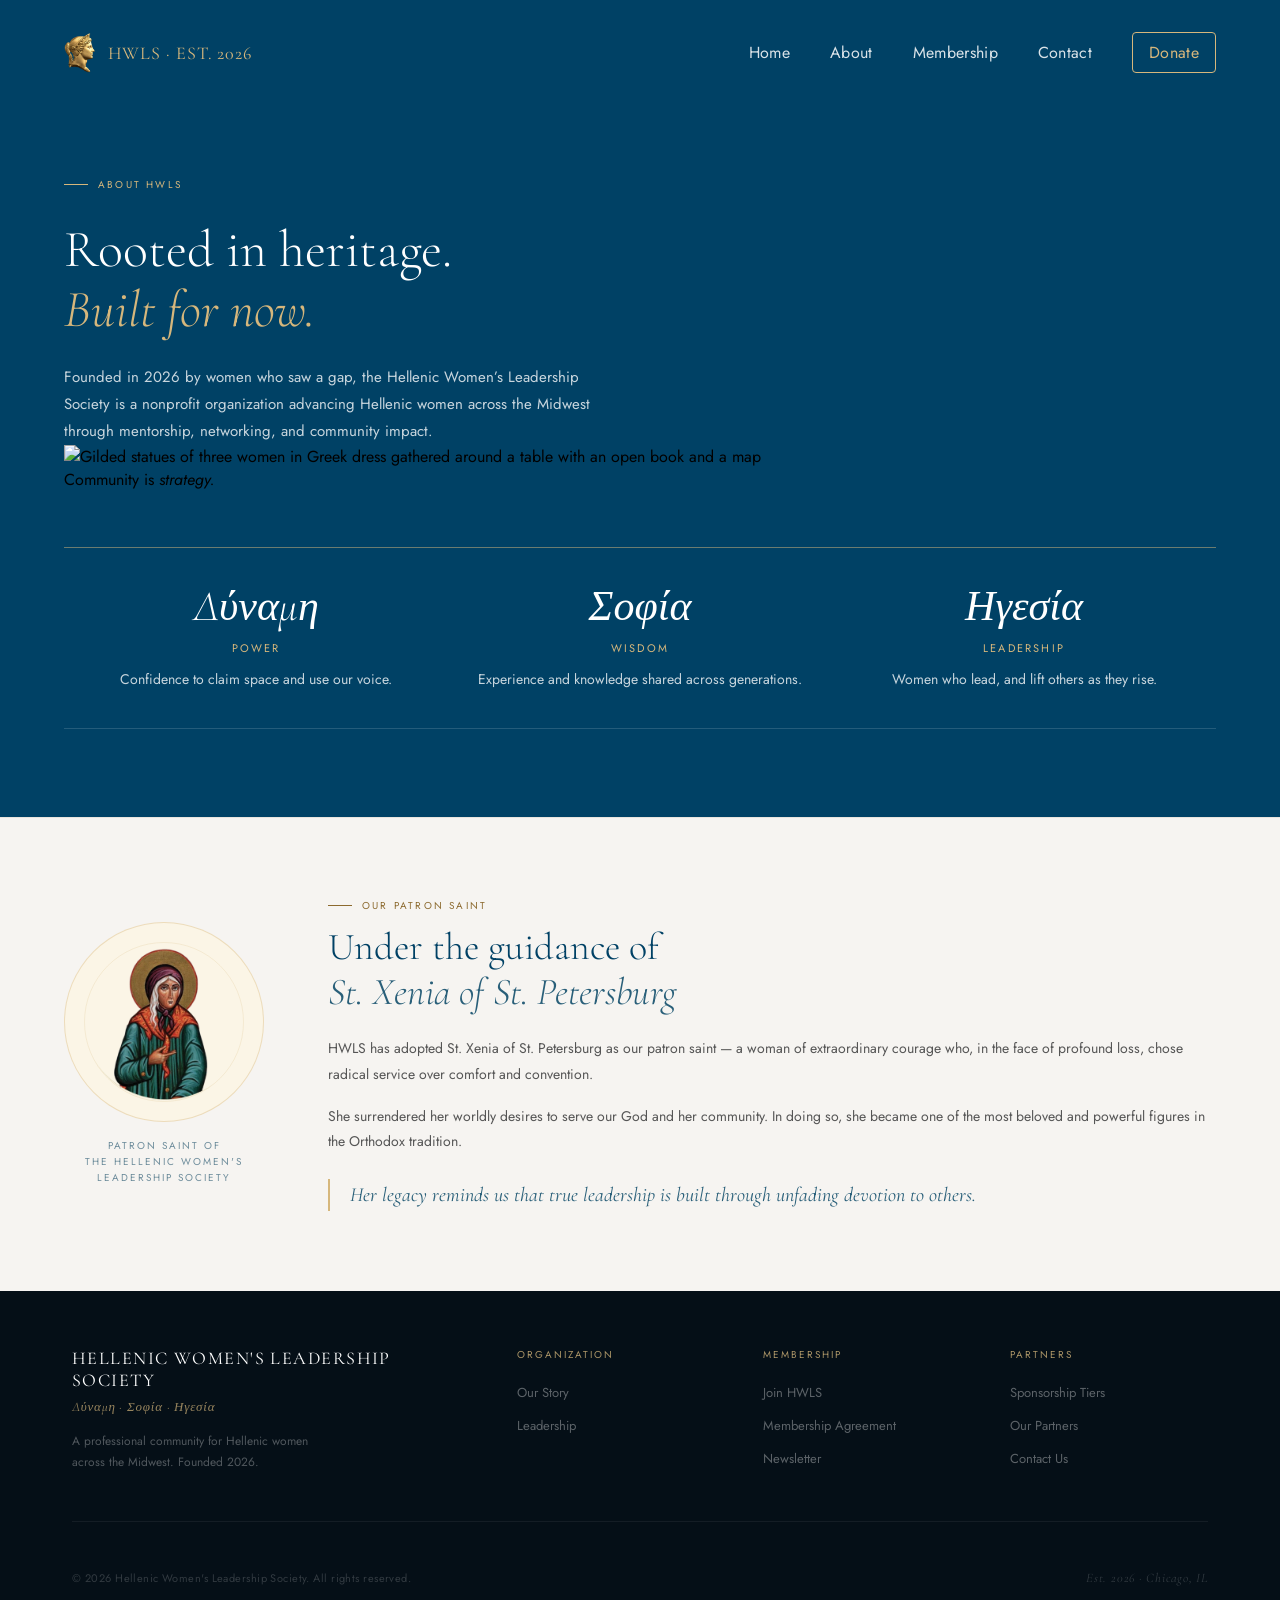
==== about.html @ b25c458d "Refactor about section with new structure and image" ====
<!DOCTYPE html>
<html lang="en">
<head>
  <meta charset="UTF-8">
  <meta name="viewport" content="width=device-width, initial-scale=1.0">
  <link rel="icon" type="image/png" href="assets/logo.png">
  <title>About — HWLS</title>
  <link href="https://fonts.googleapis.com/css2?family=Cormorant+Garamond:ital,wght@0,300;0,400;0,500;1,300;1,400;1,500&family=Jost:wght@300;400;500&display=swap" rel="stylesheet">
  <link rel="stylesheet" href="style.css">
  <style>
    .site-nav { position: relative; background: var(--navy); }
  </style>
</head>
<body>
  
  <!-- NAVIGATION -->
  <nav class="site-nav">
    <div class="nav-left">
      <img src="assets/logo.png" alt="HWLS Logo" class="nav-logo">
      <span class="nav-brand">HWLS · EST. 2026</span>
    </div>
    <div class="nav-right">
      <a href="index.html">Home</a>
      <div class="nav-item">
        <a href="about.html">About</a>
        <div class="nav-dropdown">
          <a href="about.html">About HWLS</a>
          <a href="board.html">Executive Board</a>
          <a href="partnerwithus.html">Partner With Us</a>
          <a href="sponsors.html">Our Sponsors</a>
        </div>
      </div>
      <a href="membership.html">Membership</a>
      <a href="contact.html">Contact</a>
      <a href="donate.html" class="donate-link">Donate</a>
    </div>
    <div class="hamburger">
      <span></span>
      <span></span>
      <span></span>
    </div>
    <div class="mobile-menu">
      <a href="index.html">Home</a>
      <a href="about.html">About</a>
      <a href="board.html">Executive Board</a>
      <a href="partnerwithus.html">Partner With Us</a>
      <a href="sponsors.html">Our Sponsors</a>
      <a href="membership.html">Membership</a>
      <a href="contact.html">Contact</a>
      <a href="donate.html">Donate</a>
    </div>
  </nav>


  <!-- ABOUT INTRO: synopsis + three pillars -->
  <section class="about-intro">
    <p class="section-label">About HWLS</p>

    <div class="about-intro-top">
      <div class="about-intro-main">
        <h1 class="about-intro-title">
          Rooted in heritage.<br>
          <em>Built for now.</em>
        </h1>
        <p class="about-intro-text">
          Founded in 2026 by women who saw a gap, the Hellenic Women’s Leadership Society is a nonprofit organization advancing Hellenic women across the Midwest through mentorship, networking, and community impact.
        </p>
      </div>

      <figure class="about-intro-figure">
        <img src="assets/3women.png" alt="Gilded statues of three women in Greek dress gathered around a table with an open book and a map" class="about-intro-img">
        <figcaption class="about-intro-caption">Community is <em>strategy.</em></figcaption>
      </figure>
    </div>

    <div class="pillars">
      <div class="pillar">
        <div class="pillar-gr">Δύναμη</div>
        <div class="pillar-en">Power</div>
        <p class="pillar-desc">Confidence to claim space and use our voice.</p>
      </div>
      <div class="pillar">
        <div class="pillar-gr">Σοφία</div>
        <div class="pillar-en">Wisdom</div>
        <p class="pillar-desc">Experience and knowledge shared across generations.</p>
      </div>
      <div class="pillar">
        <div class="pillar-gr">Ηγεσία</div>
        <div class="pillar-en">Leadership</div>
        <p class="pillar-desc">Women who lead, and lift others as they rise.</p>
      </div>
    </div>
  </section>

  <!-- PATRON SAINT -->
  <section class="patron-section">
    <div class="patron-grid">
      <div class="patron-image-wrap">
        <div class="patron-image-outer">
          <div class="patron-image-inner">
            <img src="assets/st-xenia.png" alt="St. Xenia of St. Petersburg">
          </div>
        </div>
        <p class="patron-caption">
          Patron Saint of<br>the Hellenic Women's<br>Leadership Society
        </p>
      </div>
      <div class="patron-content">
        <p class="section-label">Our Patron Saint</p>
        <h2 class="patron-title">
          Under the guidance of<br>
          <em>St. Xenia of St. Petersburg</em>
        </h2>
        <p class="patron-text">
          HWLS has adopted St. Xenia of St. Petersburg as our patron saint — a woman of extraordinary courage who, in the face of profound loss, chose radical service over comfort and convention.
        </p>
        <p class="patron-text">
          She surrendered her worldly desires to serve our God and her community. In doing so, she became one of the most beloved and powerful figures in the Orthodox tradition.
        </p>
        <p class="patron-quote">
          Her legacy reminds us that true leadership is built through unfading devotion to others.
        </p>
      </div>
    </div>
  </section>

 <script>
    const hamburger = document.querySelector('.hamburger');
    const mobileMenu = document.querySelector('.mobile-menu');
    hamburger.addEventListener('click', () => {
      mobileMenu.style.display =
        mobileMenu.style.display === 'block' ? 'none' : 'block';
    });

    const navItem = document.querySelector('.nav-item');
    const dropdown = document.querySelector('.nav-dropdown');
    let closeTimer;

    navItem.addEventListener('mouseenter', () => {
      clearTimeout(closeTimer);
      dropdown.style.display = 'block';
    });
    navItem.addEventListener('mouseleave', () => {
      closeTimer = setTimeout(() => { dropdown.style.display = 'none'; }, 200);
    });
    dropdown.addEventListener('mouseenter', () => {
      clearTimeout(closeTimer);
    });
    dropdown.addEventListener('mouseleave', () => {
      closeTimer = setTimeout(() => { dropdown.style.display = 'none'; }, 200);
    });
  </script>

  <!-- FOOTER -->
  <footer class="site-footer">
    <div class="footer-top">
      <div class="footer-brand">
        <div class="footer-name">Hellenic Women's Leadership Society</div>
        <div class="footer-tagline">Δύναμη · Σοφία · Ηγεσία</div>
        <p class="footer-desc">A professional community for Hellenic women across the Midwest. Founded 2026.</p>
      </div>
      <div class="footer-col">
        <h4>Organization</h4>
        <ul>
          <li><a href="about.html">Our Story</a></li>
          <li><a href="board.html">Leadership</a></li>
        </ul>
      </div>
      <div class="footer-col">
        <h4>Membership</h4>
        <ul>
          <li><a href="membership.html">Join HWLS</a></li>
          <li><a href="https://drive.google.com/file/d/1THDH10t5FaaHmnCAkk89l867xReld6sR/view?usp=sharing" target="_blank">Membership Agreement</a></li>
          <li><a href="#">Newsletter</a></li>
        </ul>
      </div>
      <div class="footer-col">
        <h4>Partners</h4>
        <ul>
          <li><a href="partnerwithus.html">Sponsorship Tiers</a></li>
          <li><a href="sponsors.html">Our Partners</a></li>
          <li><a href="contact.html">Contact Us</a></li>
        </ul>
      </div>
    </div>
    <div class="footer-bottom">
      <div class="footer-copy">© 2026 Hellenic Women's Leadership Society. All rights reserved.</div>
      <div class="footer-motto">Est. 2026 · Chicago, IL</div>
    </div>
  </footer>
  
</body>
</html>
---- style.css ----
/* ── ROOT & RESET ── */
* { margin: 0; padding: 0; box-sizing: border-box; }

:root {
  --navy: #004165;
  --steel: #295F79;
  --mid: #6D8C9B;
  --warm: #E8E4DE;
  --gold: #D6B77C;        /* champagne gold: use on dark backgrounds */
  --gold-deep: #8C6A2F;   /* bronze gold: use on light backgrounds */
  --offwhite: #F6F4F1;
  --text-muted: #555;
}

body {
  font-family: 'Jost', sans-serif;
  background: var(--navy);
}

/* ── NAVIGATION ── */
.site-nav {
  width: 100%;
  padding: 32px 64px;
  display: flex;
  justify-content: space-between;
  align-items: center;
  position: absolute;
  top: 0;
  left: 0;
  z-index: 100;
}

.nav-left {
  display: flex;
  align-items: center;
  gap: 12px;
}

.nav-logo {
  height: 40px;
  width: auto;
}

.nav-brand {
  font-family: 'Cormorant Garamond', serif;
  font-size: 18px;
  color: var(--gold);
  letter-spacing: 0.05em;
}

.nav-right {
  display: flex;
  align-items: center;
  gap: 40px;
}

.nav-right > a,
.nav-item > a {
  font-size: 16px;
  color: rgba(255,255,255,0.85);
  letter-spacing: 0.02em;
  text-decoration: none;
  transition: opacity 0.2s ease;
}

.nav-right > a:hover,
.nav-item > a:hover {
  opacity: 0.6;
}

.donate-link {
  padding: 8px 16px;
  border: 1px solid var(--gold);
  border-radius: 4px;
  color: var(--gold) !important;
}

.hamburger {
  display: none;
}

/* ── NAV DROPDOWN ── */
.nav-item {
  position: relative;
}

.nav-dropdown {
  display: none;
  position: absolute;
  top: 100%;
  left: 50%;
  transform: translateX(-50%);
  background: var(--steel);
  border: 1px solid rgba(214,183,124,0.2);
  border-radius: 2px;
  min-width: 200px;
  z-index: 200;
  padding: 16px 0 8px;
  margin-top: 0;
}

/* invisible bridge so mouse can travel from link to dropdown */
.nav-dropdown::before {
  content: '';
  position: absolute;
  top: -16px;
  left: 0;
  width: 100%;
  height: 16px;
}

.nav-item:hover .nav-dropdown {
  display: block;
}

.nav-dropdown a {
  display: block;
  padding: 12px 24px;
  font-size: 14px !important;
  color: rgba(255,255,255,0.75) !important;
  text-decoration: none;
  letter-spacing: 0.04em;
  white-space: nowrap;
  transition: color 0.2s, background 0.2s;
  opacity: 1 !important;
}

.nav-dropdown a:hover {
  color: var(--gold) !important;
  background: rgba(255,255,255,0.05);
}

/* ── HERO ── */
.hero {
  background: radial-gradient(ellipse 90% 80% at 50% 35%, #07507A 0%, var(--navy) 100%);  padding: 72px 48px 200px;
  display: flex;
  flex-direction: column;
  align-items: center;
  text-align: center;
  position: relative;
  overflow: hidden;
}

.hero-eyebrow {
  font-size: 10px;
  letter-spacing: 0.26em;
  text-transform: uppercase;
  color: var(--gold);
  margin-bottom: 24px;
}

.hero-divider {
  width: 48px;
  height: 1px;
  background: rgba(214,183,124,0.4);
  margin-bottom: 40px;
}

.hero-title {
  font-family: 'Cormorant Garamond', serif;
  font-size: clamp(52px, 8.5vw, 108px);
  font-weight: 500;
  letter-spacing: -0.01em;
  line-height: 1;
  color: #fff;
  margin: 0;
  max-width: 1000px;
  text-align: center;
}

.hero-title-italic {
  font-family: 'Cormorant Garamond', serif;
  font-size: clamp(52px, 8.5vw, 108px);
  font-weight: 500;
  font-style: italic;
  letter-spacing: -0.01em;
  line-height: 1;
  color: var(--gold); /* fallback if gradient text is unsupported */
  background: linear-gradient(135deg, #B8935A 0%, #EDD9A3 45%, #C9A46A 100%);
  -webkit-background-clip: text;
  background-clip: text;
  -webkit-text-fill-color: transparent;
  /* padding keeps italic overhang and descenders from being clipped by the gradient */
  padding: 0 0.1em 0.14em;
  margin: 0 0 24px;
  text-align: center;
}

.hero-subtitle {
  font-size: 14px;
  color: rgba(255,255,255,0.5);
  line-height: 1.8;
  margin: 0 0 48px;
  max-width: 420px;
  text-align: center;
}

.hero-motto {
  display: flex;
  gap: 32px;
  align-items: center;
}

.motto-word {
  text-align: center;
}

.motto-word .gr {
  font-family: 'Cormorant Garamond', serif;
  font-size: 17px;
  font-style: italic;
  color: rgba(255,255,255,0.65);
  display: block;
}

.motto-word .en {
  font-size: 9px;
  letter-spacing: 0.18em;
  text-transform: uppercase;
  color: rgba(255,255,255,0.28);
  margin-top: 4px;
  display: block;
}

.motto-sep {
  font-size: 18px;
  color: rgba(214,183,124,0.3);
}

/* ── HERO WAVE ── */
.hero-wave {
  position: absolute;
  bottom: 0;
  left: 0;
  width: 100%;
  line-height: 0;
}

.hero-wave svg {
  display: block;
  width: 100%;
  height: 160px;
}

/* ── FOUNDING BANNER ── */
.founding-banner {
  background: var(--steel);
  border-top: 1px solid rgba(214,183,124,0.3);
  border-bottom: 1px solid rgba(214,183,124,0.3);
  padding: 18px 64px;
  display: flex;
  align-items: center;
  justify-content: center;
  gap: 24px;
}

.founding-banner .label {
  font-size: 10px;
  letter-spacing: 0.22em;
  text-transform: uppercase;
  color: var(--gold);
  font-weight: 500;
  white-space: nowrap;
}

.founding-banner .text {
  font-family: 'Cormorant Garamond', serif;
  font-size: 15px;
  font-style: italic;
  color: var(--warm);
  text-align: center;
}

.founding-divider {
  width: 1px;
  height: 20px;
  background: rgba(214,183,124,0.35);
  flex-shrink: 0;
}

/* ── MISSION ── */
.mission {
  padding: 80px 72px;
  background: #fff;
}

.section-label {
  font-size: 10px;
  letter-spacing: 0.22em;
  text-transform: uppercase;
  color: var(--gold-deep);
  margin-bottom: 12px;
  display: flex;
  align-items: center;
  gap: 10px;
}

.section-label::before {
  content: '';
  display: inline-block;
  width: 24px;
  height: 1px;
  background: var(--gold-deep);
}

.section-label span {
  width: 24px;
  height: 1px;
  background: var(--gold-deep);
  display: inline-block;
}

.section-title {
  font-family: 'Cormorant Garamond', serif;
  font-size: 44px;
  font-weight: 300;
  line-height: 1.15;
  margin-bottom: 16px;
}

.section-title em {
  font-style: italic;
  color: var(--steel);
}

.section-intro {
  font-size: 15px;
  color: var(--text-muted);
  max-width: 560px;
  line-height: 1.8;
  margin-bottom: 48px;
}

.mission-grid {
  display: grid;
  grid-template-columns: repeat(4, 1fr);
  gap: 1px;
  background: var(--warm);
  border: 1px solid var(--warm);
}

/* mission grid breakpoints: must sit right after the main rule, in this order */
@media (max-width: 1000px) {
  .mission-grid { grid-template-columns: repeat(2, 1fr); }
}

@media (max-width: 600px) {
  .mission-grid { grid-template-columns: 1fr; }
}

.mission-card {
  background: #fff;
  padding: 35px 26px;
}

.mission-card .num {
  font-family: 'Cormorant Garamond', serif;
  font-size: 48px;
  font-weight: 300;
  color: var(--warm);
  line-height: 1;
  margin-bottom: 16px;
}

.mission-card h3 {
  font-family: 'Cormorant Garamond', serif;
  font-size: 22px;
  font-weight: 500;
  color: var(--navy);
  margin-bottom: 12px;
}

.mission-card p {
  font-size: 14px;
  color: var(--text-muted);
  line-height: 1.75;
}

/* ── ABOUT SECTION ── */
.about-section {
  background: var(--navy);
  padding: 140px 64px 80px;
}

.about-grid {
  display: grid;
  grid-template-columns: 1fr 1fr;
  gap: 80px;
  align-items: start;
}

.about-title {
  font-family: 'Cormorant Garamond', serif;
  font-size: 44px;
  font-weight: 300;
  line-height: 1.15;
  color: #fff;
  margin-bottom: 28px;
}

.about-title em {
  color: var(--gold);
}

.about-text {
  font-size: 14px;
  color: rgba(255,255,255,0.6);
  line-height: 1.85;
  margin-bottom: 18px;
}

.values-label {
  font-size: 10px;
  letter-spacing: 0.22em;
  text-transform: uppercase;
  color: rgba(255,255,255,0.3);
  margin-bottom: 20px;
}

.values-list {
  border-top: 1px solid rgba(255,255,255,0.08);
}

.value-item {
  display: flex;
  gap: 20px;
  padding: 18px 0;
  border-bottom: 1px solid rgba(255,255,255,0.08);
}

.value-title {
  font-family: 'Cormorant Garamond', serif;
  font-size: 20px;
  font-style: italic;
  color: var(--gold);
  min-width: 110px;
}

.value-desc {
  font-size: 13px;
  color: rgba(255,255,255,0.45);
  line-height: 1.6;
}

/* ── PATRON SECTION ── */
.patron-section {
  background: #F6F4F1;
  padding: 80px 64px;
  border-top: 1px solid #E8E4DE;
}

.patron-grid {
  display: grid;
  grid-template-columns: 200px 1fr;
  gap: 64px;
  align-items: center;
}

.patron-image-outer {
  width: 200px;
  height: 200px;
  border-radius: 50%;
  border: 1px solid rgba(214,183,124,0.4);
  display: flex;
  align-items: center;
  justify-content: center;
  background: #FBF5E6;
  overflow: hidden;
}

.patron-image-inner {
  width: 160px;
  height: 160px;
  border-radius: 50%;
  border: 1px solid rgba(214,183,124,0.2);
  overflow: hidden;
  display: flex;
  align-items: center;
  justify-content: center;
}

.patron-image-inner img {
  width: 250%;
  height: 250%;
  object-fit: cover;
  object-position: center 10%;
  margin-top: 20px;
}

.patron-caption {
  font-size: 10px;
  letter-spacing: 0.2em;
  text-transform: uppercase;
  color: var(--mid);
  text-align: center;
  line-height: 1.6;
  margin-top: 16px;
}

.patron-title {
  font-family: 'Cormorant Garamond', serif;
  font-size: 38px;
  font-weight: 300;
  line-height: 1.2;
  color: var(--navy);
  margin-bottom: 20px;
}

.patron-title em {
  color: var(--steel);
}

.patron-text {
  font-size: 14px;
  color: #555;
  line-height: 1.85;
  margin-bottom: 16px;
}

.patron-quote {
  font-family: 'Cormorant Garamond', serif;
  font-size: 20px;
  font-style: italic;
  color: var(--steel);
  line-height: 1.6;
  margin-top: 24px;
  padding-left: 20px;
  border-left: 2px solid var(--gold);
}

/* ── BOARD PAGE ── */
.board-section {
  background: var(--navy);
  padding: 140px 64px 80px;
}

.board-header {
  display: flex;
  justify-content: space-between;
  align-items: flex-end;
  gap: 40px;
  padding-bottom: 40px;
  border-bottom: 1px solid rgba(255,255,255,0.08);
  margin-bottom: 48px;
}

.board-header-sub {
  font-size: 14px;
  color: rgba(255,255,255,0.45);
  max-width: 320px;
  line-height: 1.8;
  text-align: right;
  flex-shrink: 0;
}

.board-grid {
  display: grid;
  gap: 1px;
  background: rgba(255,255,255,0.06);
  border: 1px solid rgba(255,255,255,0.06);
}

.board-grid-2 {
  grid-template-columns: 1fr 1fr;
  margin-bottom: 1px;
}

.board-grid-3 {
  grid-template-columns: 1fr 1fr 1fr;
}

.board-card {
  background: var(--navy);
  padding: 32px 28px;
  border-bottom: 1px solid rgba(255,255,255,0.06);
}

.board-card-featured {
  padding: 52px 40px;
}

.board-card-name {
  font-family: 'Cormorant Garamond', serif;
  font-size: 22px;
  font-weight: 400;
  color: #fff;
  margin-bottom: 6px;
  text-decoration: none;
  display: inline-block;
  transition: color 0.2s;
}

.board-card-name:hover {
  color: var(--gold);
}

.board-card-name .linkedin-icon {
  font-size: 11px;
  color: rgba(255,255,255,0.25);
  margin-left: 8px;
  vertical-align: middle;
  transition: color 0.2s;
}

.board-card-name:hover .linkedin-icon {
  color: var(--gold);
}

.board-card-title {
  font-size: 10px;
  letter-spacing: 0.16em;
  text-transform: uppercase;
  color: var(--gold);
  line-height: 1.5;
}

/* ── DESKTOP RESET ── */
@media (min-width: 769px) {
  .nav-right { display: flex; }
  .hamburger { display: none !important; }
  .nav-brand { display: inline; }
  .site-nav { position: absolute; background: transparent; padding: 32px 64px; }
  .nav-logo { height: 40px; }
  .mobile-menu { display: none !important; }
}

/* ── MOBILE ── */
@media (max-width: 768px) {
  .site-nav {
    position: relative;
    padding: 20px 28px;
    background: var(--navy);
  }
  .nav-brand { display: inline; font-size: 14px; }
  .nav-right { display: none; }
  .nav-logo { height: 26px; }
  .hamburger {
    display: flex;
    flex-direction: column;
    gap: 4px;
    cursor: pointer;
  }
  .hamburger span {
    width: 24px;
    height: 2px;
    background: white;
    display: block;
  }
  .mobile-menu {
    display: none;
    position: absolute;
    top: 100%;
    right: 0;
    width: 100%;
    background: var(--steel);
    backdrop-filter: blur(12px);
    padding: 20px;
    text-align: right;
  }
  .mobile-menu a {
    color: white;
    text-decoration: none;
    font-size: 16px;
    padding: 12px 0;
    display: block;
  }
  .nav-dropdown { display: none !important; }
  .hero { padding: 56px 32px 120px; }
  .hero-eyebrow { display: none; }
  .hero-wave svg { height: 80px; }
  .hero-title, .hero-title-italic { font-size: 48px; }
  .hero-subtitle { font-size: 13px; }
  .motto-word .gr { font-size: 16px; }
  .motto-word .en { font-size: 10px; }
  .founding-banner { flex-direction: column; padding: 24px; gap: 12px; text-align: center; }
  .founding-divider { width: 40px; height: 1px; }

  .mission { padding: 64px 24px; }
  .section-title { font-size: 32px; }
  .about-section { padding: 56px 24px; }
  .about-grid { grid-template-columns: 1fr; gap: 48px; }
  .about-title { font-size: 32px; line-height: 1.2; }
  .about-text { font-size: 14px; line-height: 1.75; }
  .values-list { border-top: 1px solid rgba(255,255,255,0.12); }
  .value-item { flex-direction: column; gap: 8px; padding: 16px 0; }
  .value-title { min-width: auto; font-size: 18px; text-align: left; }
  .value-desc { font-size: 13px; line-height: 1.6; }
  .patron-section { padding: 56px 24px; }
  .patron-grid { grid-template-columns: 1fr; gap: 40px; text-align: center; }
  .patron-image-outer { width: 160px; height: 160px; margin: 0 auto; }
  .patron-image-inner { width: 130px; height: 130px; }
  .patron-caption { font-size: 9px; letter-spacing: 0.18em; }
  .patron-title { font-size: 28px; line-height: 1.25; }
  .patron-text { font-size: 14px; line-height: 1.7; text-align: left; }
  .patron-quote { font-size: 18px; margin-top: 20px; padding-left: 16px; text-align: left; }
  .board-section { padding: 80px 24px 60px; }
  .board-header { flex-direction: column; align-items: flex-start; }
  .board-header-sub { text-align: left; }
  .board-grid { grid-template-columns: 1fr; }
}

/* ── SPONSORS PAGE ── */
.sponsors-header {
  padding: 60px 64px 48px;
  background: var(--navy);
}

.sponsors-title {
  font-family: 'Cormorant Garamond', serif;
  font-size: 48px;
  font-weight: 300;
  line-height: 1.15;
  color: #fff;
  margin-bottom: 16px;
}

.sponsors-title em {
  font-style: italic;
  color: var(--gold);
}

.sponsors-intro {
  font-size: 15px;
  color: rgba(255,255,255,0.5);
  max-width: 560px;
  line-height: 1.8;
}

.sponsor-tiers {
  display: grid;
  grid-template-columns: 1fr 1fr 1fr;
  gap: 1px;
  background: var(--warm);
  border: 1px solid var(--warm);
}

.tier-card {
  background: #fff;
  padding: 40px 28px;
}

.tier-card.top {
  background: var(--navy);
}

.tier-name {
  font-family: 'Cormorant Garamond', serif;
  font-size: 28px;
  font-weight: 400;
  font-style: italic;
  color: var(--navy);
  margin-bottom: 4px;
}

.tier-card.top .tier-name { color: var(--gold); }

.tier-goddess {
  font-size: 11px;
  color: var(--mid);
  letter-spacing: 0.08em;
  margin-bottom: 20px;
  line-height: 1.5;
}

.tier-card.top .tier-goddess { color: rgba(255,255,255,0.45); }

.tier-price {
  font-family: 'Cormorant Garamond', serif;
  font-size: 38px;
  font-weight: 300;
  color: var(--navy);
  line-height: 1;
  margin-bottom: 4px;
}

.tier-card.top .tier-price { color: #fff; }

.tier-period {
  font-size: 11px;
  color: var(--mid);
  letter-spacing: 0.1em;
  text-transform: uppercase;
  margin-bottom: 28px;
}

.tier-card.top .tier-period { color: rgba(255,255,255,0.35); }

.tier-divider {
  height: 1px;
  background: var(--warm);
  margin-bottom: 24px;
}

.tier-card.top .tier-divider { background: rgba(255,255,255,0.1); }

.tier-benefits {
  list-style: none;
  display: flex;
  flex-direction: column;
  gap: 10px;
  margin-bottom: 32px;
}

.tier-benefits li {
  font-size: 13px;
  color: var(--text-muted);
  display: flex;
  gap: 10px;
  align-items: baseline;
  line-height: 1.5;
}

.tier-card.top .tier-benefits li { color: rgba(255,255,255,0.6); }

.tier-benefits li::before {
  content: '—';
  color: var(--gold-deep);
  flex-shrink: 0;
  font-size: 12px;
}

.tier-card.top .tier-benefits li::before { color: var(--gold); }

.tier-btn {
  width: 100%;
  padding: 12px;
  background: transparent;
  border: 1px solid var(--warm);
  font-family: 'Jost', sans-serif;
  font-size: 11px;
  letter-spacing: 0.12em;
  text-transform: uppercase;
  color: var(--navy);
  cursor: pointer;
  border-radius: 2px;
  transition: background 0.2s, color 0.2s, border-color 0.2s;
}

.tier-btn:hover {
  background: var(--navy);
  color: #fff;
  border-color: var(--navy);
}

.tier-card.top .tier-btn {
  background: var(--gold);
  border-color: var(--gold);
  color: var(--navy);
  font-weight: 500;
}

.tier-card.top .tier-btn:hover { opacity: 0.88; }

/* Friend of HWLS banner */
.friend-banner {
  display: grid;
  grid-template-columns: 1fr auto;
  align-items: center;
  gap: 48px;
  padding: 48px 40px;
  background: var(--offwhite);
  border: 1px solid var(--warm);
  border-top: none;
}

.friend-title {
  font-family: 'Cormorant Garamond', serif;
  font-size: 32px;
  font-weight: 300;
  color: var(--navy);
  margin-bottom: 12px;
}

.friend-desc {
  font-size: 14px;
  color: var(--text-muted);
  line-height: 1.8;
  max-width: 480px;
}

.friend-banner-right {
  display: flex;
  flex-direction: column;
  align-items: center;
  gap: 16px;
  flex-shrink: 0;
}

.friend-amount {
  font-family: 'Cormorant Garamond', serif;
  font-size: 48px;
  font-weight: 300;
  color: var(--navy);
}

.friend-btn {
  width: auto;
  padding: 12px 32px;
  border-color: var(--navy);
}

@media (max-width: 768px) {
  .sponsors-header { padding: 40px 24px 32px; }
  .sponsors-title { font-size: 32px; }
  .sponsor-tiers { grid-template-columns: 1fr; }
  .friend-banner { grid-template-columns: 1fr; gap: 24px; padding: 32px 24px; }
  .friend-banner-right { align-items: flex-start; }
}

/* ── PARTNER WITH US PAGE ── */
.pwu-section {
  background: #fff;
  padding: 64px 64px 80px;
}

.pwu-header {
  margin-bottom: 48px;
}

.pwu-title {
  font-family: 'Cormorant Garamond', serif;
  font-size: 52px;
  font-weight: 300;
  line-height: 1.1;
  color: var(--navy);
  margin-bottom: 16px;
}

.pwu-title em {
  font-style: italic;
  color: var(--steel);
}

.pwu-intro {
  font-size: 15px;
  color: var(--text-muted);
  max-width: 560px;
  line-height: 1.8;
}

.pwu-tiers {
  display: grid;
  grid-template-columns: 1fr 1fr 1fr;
  gap: 24px;
  margin-bottom: 24px;
}

.pwu-card {
  background: #fff;
  border: 1px solid var(--warm);
  padding: 40px 32px;
  display: flex;
  flex-direction: column;
}

.pwu-card-top {
  background: var(--navy);
  border-color: var(--navy);
}

.pwu-card-name {
  font-family: 'Cormorant Garamond', serif;
  font-size: 32px;
  font-weight: 400;
  font-style: italic;
  color: var(--navy);
  margin-bottom: 6px;
}

.pwu-card-top .pwu-card-name { color: var(--gold); }

.pwu-card-goddess {
  font-size: 11px;
  color: var(--mid);
  letter-spacing: 0.06em;
  margin-bottom: 24px;
  line-height: 1.5;
}

.pwu-card-top .pwu-card-goddess { color: rgba(255,255,255,0.45); }

.pwu-card-price {
  font-family: 'Cormorant Garamond', serif;
  font-size: 48px;
  font-weight: 300;
  color: var(--navy);
  line-height: 1;
  margin-bottom: 4px;
}

.pwu-card-top .pwu-card-price { color: #fff; }

.pwu-card-period {
  font-size: 11px;
  color: var(--mid);
  letter-spacing: 0.1em;
  text-transform: uppercase;
  margin-bottom: 28px;
}

.pwu-card-top .pwu-card-period { color: rgba(255,255,255,0.35); }

.pwu-card-divider {
  height: 1px;
  background: var(--warm);
  margin-bottom: 24px;
}

.pwu-card-top .pwu-card-divider { background: rgba(255,255,255,0.12); }

.pwu-benefits {
  list-style: none;
  display: flex;
  flex-direction: column;
  gap: 12px;
  margin-bottom: 32px;
  flex: 1;
}

.pwu-benefits li {
  font-size: 13px;
  color: var(--text-muted);
  display: flex;
  gap: 10px;
  align-items: baseline;
  line-height: 1.5;
}

.pwu-card-top .pwu-benefits li { color: rgba(255,255,255,0.65); }

.pwu-benefits li::before {
  content: '—';
  color: var(--gold-deep);
  flex-shrink: 0;
  font-size: 12px;
}

.pwu-card-top .pwu-benefits li::before { color: var(--gold); }

.pwu-btn {
  width: 100%;
  padding: 13px;
  background: transparent;
  border: 1px solid var(--warm);
  font-family: 'Jost', sans-serif;
  font-size: 11px;
  letter-spacing: 0.14em;
  text-transform: uppercase;
  color: var(--navy);
  cursor: pointer;
  border-radius: 2px;
  transition: background 0.2s, color 0.2s, border-color 0.2s;
}

.pwu-btn:hover {
  background: var(--navy);
  color: #fff;
  border-color: var(--navy);
}

.pwu-btn-top {
  background: var(--gold);
  border-color: var(--gold);
  color: var(--navy);
  font-weight: 500;
}

.pwu-btn-top:hover {
  background: var(--navy) !important;
  border-color: var(--navy) !important;
  color: #fff !important;
}

/* Friend of HWLS */
.pwu-friend {
  display: grid;
  grid-template-columns: 1fr auto;
  align-items: center;
  gap: 48px;
  padding: 48px 40px;
  background: #F6F4F1;
  border: 1px solid var(--warm);
}

.pwu-friend-title {
  font-family: 'Cormorant Garamond', serif;
  font-size: 32px;
  font-weight: 300;
  color: var(--navy);
  margin-bottom: 12px;
}

.pwu-friend-desc {
  font-size: 14px;
  color: var(--text-muted);
  line-height: 1.8;
  max-width: 480px;
}

.pwu-friend-right {
  display: flex;
  flex-direction: column;
  align-items: center;
  gap: 16px;
  flex-shrink: 0;
}

.pwu-friend-amount {
  font-family: 'Cormorant Garamond', serif;
  font-size: 52px;
  font-weight: 300;
  color: var(--navy);
}

.pwu-friend-btn {
  width: auto;
  padding: 13px 32px;
  border-color: var(--navy);
  color: var(--navy);
}

@media (max-width: 768px) {
  .pwu-section { padding: 40px 24px 60px; }
  .pwu-title { font-size: 34px; }
  .pwu-tiers { grid-template-columns: 1fr; }
  .pwu-friend { grid-template-columns: 1fr; gap: 24px; padding: 32px 24px; }
  .pwu-friend-right { align-items: flex-start; }
}

/* ── SPONSORS PAGE ── */
.sp-hero {
  background: var(--navy);
  padding: 64px 72px 72px;
  text-align: center;
}

.sp-hero-label {
  font-size: 10px;
  letter-spacing: 0.22em;
  text-transform: uppercase;
  color: var(--gold);
  margin-bottom: 20px;
  display: flex;
  align-items: center;
  justify-content: center;
  gap: 16px;
}

.sp-hero-label::before,
.sp-hero-label::after {
  content: '';
  display: inline-block;
  width: 40px;
  height: 1px;
  background: var(--gold);
  opacity: 0.5;
}

.sp-hero-title {
  font-family: 'Cormorant Garamond', serif;
  font-size: 64px;
  font-weight: 300;
  color: #fff;
  margin-bottom: 20px;
}

.sp-hero-intro {
  font-family: 'Cormorant Garamond', serif;
  font-size: 18px;
  font-style: italic;
  color: rgba(255,255,255,0.5);
  max-width: 480px;
  margin: 0 auto;
  line-height: 1.7;
}

.sp-body {
  padding: 64px 72px 80px;
  display: flex;
  flex-direction: column;
  gap: 72px;
}

.sp-tier-header {
  margin-bottom: 28px;
}

.sp-tier-label {
  font-size: 10px;
  letter-spacing: 0.22em;
  text-transform: uppercase;
  color: var(--gold-deep);
  margin-bottom: 8px;
}

.sp-tier-name {
  font-family: 'Cormorant Garamond', serif;
  font-size: 40px;
  font-weight: 300;
  font-style: italic;
  color: var(--navy);
  margin-bottom: 16px;
}

.sp-tier-rule {
  height: 1px;
  background: rgba(0,65,101,0.12);
}

.sp-tier-note {
  font-family: 'Cormorant Garamond', serif;
  font-size: 14px;
  font-style: italic;
  color: rgba(0,65,101,0.4);
  text-align: center;
  margin-top: 20px;
}

/* Athena slot */
.sp-athena-slot {
  background: #fff;
  border: 1px solid rgba(214,183,124,0.25);
  padding: 56px 40px;
  text-align: center;
  display: flex;
  flex-direction: column;
  align-items: center;
  gap: 16px;
}

.sp-athena-year {
  font-size: 10px;
  letter-spacing: 0.2em;
  text-transform: uppercase;
  color: var(--gold-deep);
  align-self: flex-end;
}

.sp-athena-divider {
  width: 48px;
  height: 1px;
  background: rgba(214,183,124,0.3);
}

.sp-athena-placeholder {
  font-family: 'Cormorant Garamond', serif;
  font-size: 28px;
  font-style: italic;
  color: var(--navy);
}

.sp-athena-desc {
  font-size: 14px;
  color: var(--text-muted);
  max-width: 420px;
  line-height: 1.75;
  text-align: center;
}

.sp-athena-btn {
  display: inline-block;
  background: var(--gold);
  color: var(--navy);
  text-decoration: none;
  font-family: 'Jost', sans-serif;
  font-size: 11px;
  font-weight: 500;
  letter-spacing: 0.14em;
  text-transform: uppercase;
  padding: 14px 36px;
  border-radius: 2px;
  transition: opacity 0.2s;
}

.sp-athena-btn:hover { opacity: 0.85; }

/* Slot grids */
.sp-slot-grid {
  display: grid;
  gap: 0;
  border: 1px solid rgba(0,65,101,0.1);
}

.sp-slot-grid-3 { grid-template-columns: 1fr 1fr 1fr; }
.sp-slot-grid-4 { grid-template-columns: 1fr 1fr 1fr 1fr; }
.sp-slot-grid-5 { grid-template-columns: 1fr 1fr 1fr 1fr 1fr; }

.sp-slot {
  background: #fff;
  padding: 40px 24px;
  display: flex;
  flex-direction: column;
  align-items: center;
  justify-content: center;
  gap: 16px;
  border-right: 1px solid rgba(0,65,101,0.08);
}

.sp-slot:last-child { border-right: none; }

.sp-slot-icon {
  width: 36px;
  height: 36px;
  border-radius: 50%;
  border: 1px dashed rgba(214,183,124,0.4);
  display: flex;
  align-items: center;
  justify-content: center;
  font-size: 16px;
  color: rgba(140,106,47,0.55);
}

.sp-slot-text {
  font-size: 10px;
  letter-spacing: 0.18em;
  text-transform: uppercase;
  color: rgba(0,65,101,0.35);
}

.sp-slot-btn {
  display: inline-block;
  background: transparent;
  color: var(--navy);
  text-decoration: none;
  font-family: 'Jost', sans-serif;
  font-size: 11px;
  letter-spacing: 0.12em;
  text-transform: uppercase;
  padding: 10px 20px;
  border: 1px solid var(--navy);
  border-radius: 2px;
  transition: background 0.2s, color 0.2s;
}

.sp-slot-btn:hover {
  background: var(--navy);
  color: #fff;
}

.sp-slot-btn-sm { padding: 8px 16px; }

.sp-slot-friend {
  padding: 32px 16px;
  min-height: 100px;
  text-decoration: none !important;
  color: inherit;
  cursor: pointer;
  transition: all 0.2s ease;
  box-sizing: border-box;
}

.sp-slot-friend:hover {
  border-color: var(--gold);
  background: var(--navy);
  transform: translateY(-2px);
}

.sp-slot-friend .sp-slot-text {
  color: var(--navy);
  transition: color 0.2s ease;
}

.sp-slot-friend:hover .sp-slot-text {
  color: var(--gold);
}

/* Friends desc */
.sp-friends-desc {
  background: #fff;
  border: 1px solid rgba(0,65,101,0.1);
  padding: 36px 40px;
  margin-bottom: 0;
  border-bottom: none;
}

.sp-friends-desc p {
  font-size: 14px;
  color: var(--text-muted);
  line-height: 1.8;
  margin-bottom: 12px;
}

.sp-friends-quote {
  font-family: 'Cormorant Garamond', serif;
  font-size: 18px;
  font-style: italic;
  color: var(--steel) !important;
  margin-bottom: 0 !important;
}

@media (max-width: 768px) {
  .sp-hero { padding: 48px 24px 56px; }
  .sp-hero-title { font-size: 40px; }
  .sp-body { padding: 40px 24px 60px; gap: 48px; }
  .sp-slot-grid-3,
  .sp-slot-grid-4,
  .sp-slot-grid-5 { grid-template-columns: 1fr 1fr; }
  .sp-slot { border-right: none; border-bottom: 1px solid rgba(0,65,101,0.08); }
}

/* ── MEMBERSHIP PAGE ── */
.mem-section {
  background: var(--navy);
  min-height: calc(100vh - 104px);
  display: grid;
  grid-template-columns: 1fr 1fr;
  gap: 80px;
  padding: 80px 72px;
  align-items: center;
}

.mem-title {
  font-family: 'Cormorant Garamond', serif;
  font-size: 64px;
  font-weight: 300;
  line-height: 1.05;
  color: #fff;
  margin-bottom: 32px;
}

.mem-title em {
  font-style: italic;
  color: var(--gold);
}

.mem-body {
  font-size: 14px;
  color: rgba(255,255,255,0.55);
  line-height: 1.85;
  margin-bottom: 16px;
  max-width: 440px;
}

.mem-actions {
  display: flex;
  flex-direction: column;
  align-items: flex-start;
  gap: 16px;
  margin-top: 40px;
}

.mem-btn-primary {
  display: inline-block;
  background: var(--gold);
  color: var(--navy);
  text-decoration: none;
  font-family: 'Jost', sans-serif;
  font-size: 11px;
  font-weight: 500;
  letter-spacing: 0.14em;
  text-transform: uppercase;
  padding: 14px 32px;
  border-radius: 2px;
  transition: opacity 0.2s;
}

.mem-btn-primary:hover { opacity: 0.88; }

.mem-btn-ghost {
  display: inline-block;
  font-family: 'Jost', sans-serif;
  font-size: 12px;
  letter-spacing: 0.08em;
  color: rgba(255,255,255,0.4);
  text-decoration: none;
  transition: color 0.2s;
}

.mem-btn-ghost:hover { color: rgba(255,255,255,0.75); }

/* Founding member card */
.mem-card {
  border: 1px solid rgba(214,183,124,0.25);
  padding: 48px 40px;
  position: relative;
  display: flex;
  flex-direction: column;
  gap: 20px;
}

.mem-card-top-rule {
  position: absolute;
  top: -1px;
  left: 40px;
  right: 40px;
  height: 1px;
  background: var(--gold);
  opacity: 0.6;
}

.mem-card-label {
  font-size: 10px;
  letter-spacing: 0.22em;
  text-transform: uppercase;
  color: var(--gold);
}

.mem-card-year {
  font-family: 'Cormorant Garamond', serif;
  font-size: 96px;
  font-weight: 300;
  color: rgba(255,255,255,0.06);
  line-height: 1;
  position: absolute;
  top: 48px;
  right: 40px;
  letter-spacing: -4px;
}

.mem-card-title {
  font-family: 'Cormorant Garamond', serif;
  font-size: 36px;
  font-weight: 300;
  line-height: 1.2;
  color: #fff;
}

.mem-card-title em {
  font-style: italic;
  color: var(--gold);
}

.mem-card-desc {
  font-size: 13px;
  color: rgba(255,255,255,0.45);
  line-height: 1.8;
}

.mem-card-benefits {
  list-style: none;
  display: flex;
  flex-direction: column;
  gap: 12px;
}

.mem-card-benefits li {
  font-size: 13px;
  color: rgba(255,255,255,0.55);
  display: flex;
  gap: 12px;
  align-items: baseline;
  line-height: 1.5;
}

.mem-card-benefits li::before {
  content: '—';
  color: var(--gold);
  flex-shrink: 0;
  font-size: 12px;
}

.mem-card-quote {
  border-left: 2px solid rgba(214,183,124,0.3);
  padding-left: 16px;
  margin-top: 8px;
}

.mem-card-quote p {
  font-family: 'Cormorant Garamond', serif;
  font-size: 17px;
  font-style: italic;
  color: rgba(255,255,255,0.3);
  line-height: 1.6;
}

@media (max-width: 768px) {
  .mem-section {
    grid-template-columns: 1fr;
    padding: 56px 24px;
    gap: 48px;
    min-height: auto;
  }
  .mem-title { font-size: 44px; }
  .mem-card { padding: 36px 24px; }
  .mem-card-year { font-size: 64px; top: 36px; right: 24px; }
  .mem-card-title { font-size: 28px; }
}

/* ── FOOTER ── */
.site-footer {
  background: #050F17;
  padding: 56px 72px 32px;
}

.footer-top {
  display: grid;
  grid-template-columns: 2fr 1fr 1fr 1fr;
  gap: 48px;
  margin-bottom: 48px;
  padding-bottom: 48px;
  border-bottom: 1px solid rgba(255,255,255,0.06);
}

.footer-name {
  font-family: 'Cormorant Garamond', serif;
  font-size: 18px;
  font-weight: 400;
  color: #fff;
  letter-spacing: 0.08em;
  text-transform: uppercase;
  margin-bottom: 8px;
}

.footer-tagline {
  font-family: 'Cormorant Garamond', serif;
  font-size: 13px;
  font-style: italic;
  color: var(--gold);
  opacity: 0.7;
  margin-bottom: 16px;
  letter-spacing: 0.06em;
}

.footer-desc {
  font-size: 12px;
  color: rgba(255,255,255,0.3);
  line-height: 1.75;
  max-width: 260px;
}

.footer-col h4 {
  font-size: 10px;
  letter-spacing: 0.2em;
  text-transform: uppercase;
  color: var(--gold);
  margin-bottom: 18px;
  font-weight: 400;
  opacity: 0.8;
}

.footer-col ul {
  list-style: none;
  display: flex;
  flex-direction: column;
  gap: 10px;
}

.footer-col ul li a {
  font-size: 13px;
  color: rgba(255,255,255,0.35);
  text-decoration: none;
  transition: color 0.2s;
}

.footer-col ul li a:hover {
  color: rgba(255,255,255,0.75);
}

.footer-bottom {
  display: flex;
  justify-content: space-between;
  align-items: center;
}

.footer-copy {
  font-size: 11px;
  color: rgba(255,255,255,0.18);
  letter-spacing: 0.04em;
}

.footer-motto {
  font-family: 'Cormorant Garamond', serif;
  font-size: 13px;
  font-style: italic;
  color: rgba(255,255,255,0.18);
  letter-spacing: 0.06em;
}

@media (max-width: 768px) {
  .site-footer { padding: 48px 24px 28px; }
  .footer-top {
    grid-template-columns: 1fr 1fr;
    gap: 32px;
  }
  .footer-brand { grid-column: span 2; }
  .footer-bottom { flex-direction: column; gap: 8px; text-align: center; }
}

/* ── DONATE PAGE ── */
.don-hero {
  background: var(--navy);
  padding: 80px 72px 72px;
  border-bottom: 1px solid rgba(255,255,255,0.06);
}

.don-title {
  font-family: 'Cormorant Garamond', serif;
  font-size: 64px;
  font-weight: 300;
  line-height: 1.08;
  color: #fff;
  margin-bottom: 20px;
}

.don-title em {
  font-style: italic;
  color: var(--gold);
}

.don-subtitle {
  font-size: 15px;
  color: rgba(255,255,255,0.5);
  max-width: 520px;
  line-height: 1.8;
}

.don-section {
  background: #F6F4F1;
  padding: 64px 72px 80px;
}

.don-grid {
  display: grid;
  grid-template-columns: 1fr 1fr;
  gap: 32px;
  margin-bottom: 48px;
}

.don-card {
  background: #fff;
  border: 1px solid var(--warm);
  padding: 48px 40px;
}

.don-card-main {
  display: flex;
  flex-direction: column;
  gap: 24px;
}

.don-card-label {
  font-size: 10px;
  letter-spacing: 0.22em;
  text-transform: uppercase;
  color: var(--gold-deep);
}

.don-card-title {
  font-family: 'Cormorant Garamond', serif;
  font-size: 36px;
  font-weight: 300;
  line-height: 1.2;
  color: var(--navy);
}

.don-card-title em {
  font-style: italic;
  color: var(--steel);
}

.don-card-desc {
  font-size: 14px;
  color: var(--text-muted);
  line-height: 1.8;
}

.don-card-steps {
  display: flex;
  flex-direction: column;
  gap: 16px;
  padding: 24px 0;
  border-top: 1px solid var(--warm);
  border-bottom: 1px solid var(--warm);
}

.don-step {
  display: flex;
  align-items: baseline;
  gap: 16px;
}

.don-step-num {
  font-family: 'Cormorant Garamond', serif;
  font-size: 20px;
  font-weight: 300;
  color: var(--gold-deep);
  opacity: 0.8;
  flex-shrink: 0;
  min-width: 24px;
}

.don-step-text {
  font-size: 13px;
  color: var(--text-muted);
  line-height: 1.6;
}

.don-btn-zelle {
  display: inline-flex;
  align-items: center;
  gap: 10px;
  background: var(--navy);
  color: #fff;
  text-decoration: none;
  font-family: 'Jost', sans-serif;
  font-size: 11px;
  font-weight: 500;
  letter-spacing: 0.14em;
  text-transform: uppercase;
  padding: 14px 28px;
  border-radius: 2px;
  transition: background 0.2s;
  align-self: flex-start;
}

.don-btn-zelle:hover { background: var(--steel); }

.don-zelle-icon {
  font-family: 'Cormorant Garamond', serif;
  font-size: 18px;
  font-style: italic;
  color: var(--gold);
}

.don-card-note {
  font-size: 11px;
  color: rgba(0,65,101,0.35);
  font-style: italic;
  line-height: 1.6;
}

.don-side {
  display: flex;
  flex-direction: column;
  gap: 32px;
}

.don-card-friend,
.don-card-sponsor {
  display: flex;
  flex-direction: column;
  gap: 12px;
  flex: 1;
}

.don-card-subtitle {
  font-family: 'Cormorant Garamond', serif;
  font-size: 28px;
  font-weight: 300;
  color: var(--navy);
}

.don-card-desc-sm {
  font-size: 13px;
  color: var(--text-muted);
  line-height: 1.75;
  flex: 1;
}

.don-btn-secondary {
  display: inline-block;
  background: transparent;
  color: var(--navy);
  text-decoration: none;
  font-family: 'Jost', sans-serif;
  font-size: 11px;
  letter-spacing: 0.12em;
  text-transform: uppercase;
  padding: 11px 24px;
  border: 1px solid var(--navy);
  border-radius: 2px;
  transition: background 0.2s, color 0.2s;
  align-self: flex-start;
  margin-top: auto;
}

.don-btn-secondary:hover {
  background: var(--navy);
  color: #fff;
}

.don-impact {
  display: flex;
  align-items: center;
  gap: 24px;
}

.don-impact-line {
  height: 1px;
  flex: 1;
  background: rgba(0,65,101,0.12);
}

.don-impact-text {
  font-size: 11px;
  color: rgba(0,65,101,0.4);
  font-style: italic;
  text-align: center;
  max-width: 480px;
  line-height: 1.7;
}

.don-impact-text a {
  color: var(--steel);
  text-decoration: none;
}

.don-impact-text a:hover { text-decoration: underline; }

@media (max-width: 768px) {
  .don-hero { padding: 56px 24px; }
  .don-title { font-size: 40px; }
  .don-section { padding: 48px 24px 60px; }
  .don-grid { grid-template-columns: 1fr; }
  .don-impact { flex-direction: column; gap: 12px; }
  .don-impact-line { width: 60px; height: 1px; flex: none; }
}

/* ── ABOUT INTRO (synopsis + three pillars) ──
   Paste at the END of style.css */

.about-intro {
  background: var(--navy);
  padding: 72px 64px 88px;
}

/* label sits on navy here: champagne gold, single line */
.about-intro .section-label {
  color: var(--gold);
  margin-bottom: 28px;
}

.about-intro .section-label::before {
  background: var(--gold);
}

.about-intro-top {
  display: block;
}

.about-intro-title {
  font-family: 'Cormorant Garamond', serif;
  font-size: 52px;
  font-weight: 300;
  line-height: 1.15;
  color: #fff;
  margin-bottom: 24px;
}

.about-intro-title em {
  font-style: italic;
  color: var(--gold);
}

.about-intro-text {
  font-size: 15px;
  line-height: 1.8;
  max-width: 540px;
  color: rgba(255,255,255,0.78);
}

.pillars {
  display: grid;
  grid-template-columns: repeat(3, 1fr);
  margin-top: 56px;
  border-top: 1px solid rgba(214,183,124,0.5);
  border-bottom: 1px solid rgba(255,255,255,0.14);
}

.pillar {
  padding: 36px 24px;
  text-align: center;
}

.pillar-gr {
  font-family: 'Cormorant Garamond', serif;
  font-size: clamp(32px, 3.4vw, 42px);
  font-weight: 300;
  font-style: italic;
  line-height: 1.1;
  color: #fff;
}

.pillar-en {
  font-size: 11px;
  letter-spacing: 0.2em;
  text-transform: uppercase;
  color: var(--gold);
  margin: 10px 0 12px;
}

.pillar-desc {
  font-size: 14px;
  line-height: 1.7;
  color: rgba(255,255,255,0.78);
}

@media (max-width: 1100px) {
  .about-intro-title { font-size: 44px; }
}

@media (max-width: 768px) {
  .about-intro { padding: 40px 24px 56px; }
  .about-intro-title { font-size: 28px; line-height: 1.25; margin-bottom: 16px; }
  .about-intro-text { font-size: 14px; }

  .pillars {
    grid-template-columns: 1fr;
    margin-top: 48px;
  }

  .pillar { padding: 28px 0; }

  .pillar + .pillar { border-top: 1px solid rgba(255,255,255,0.14); }
}
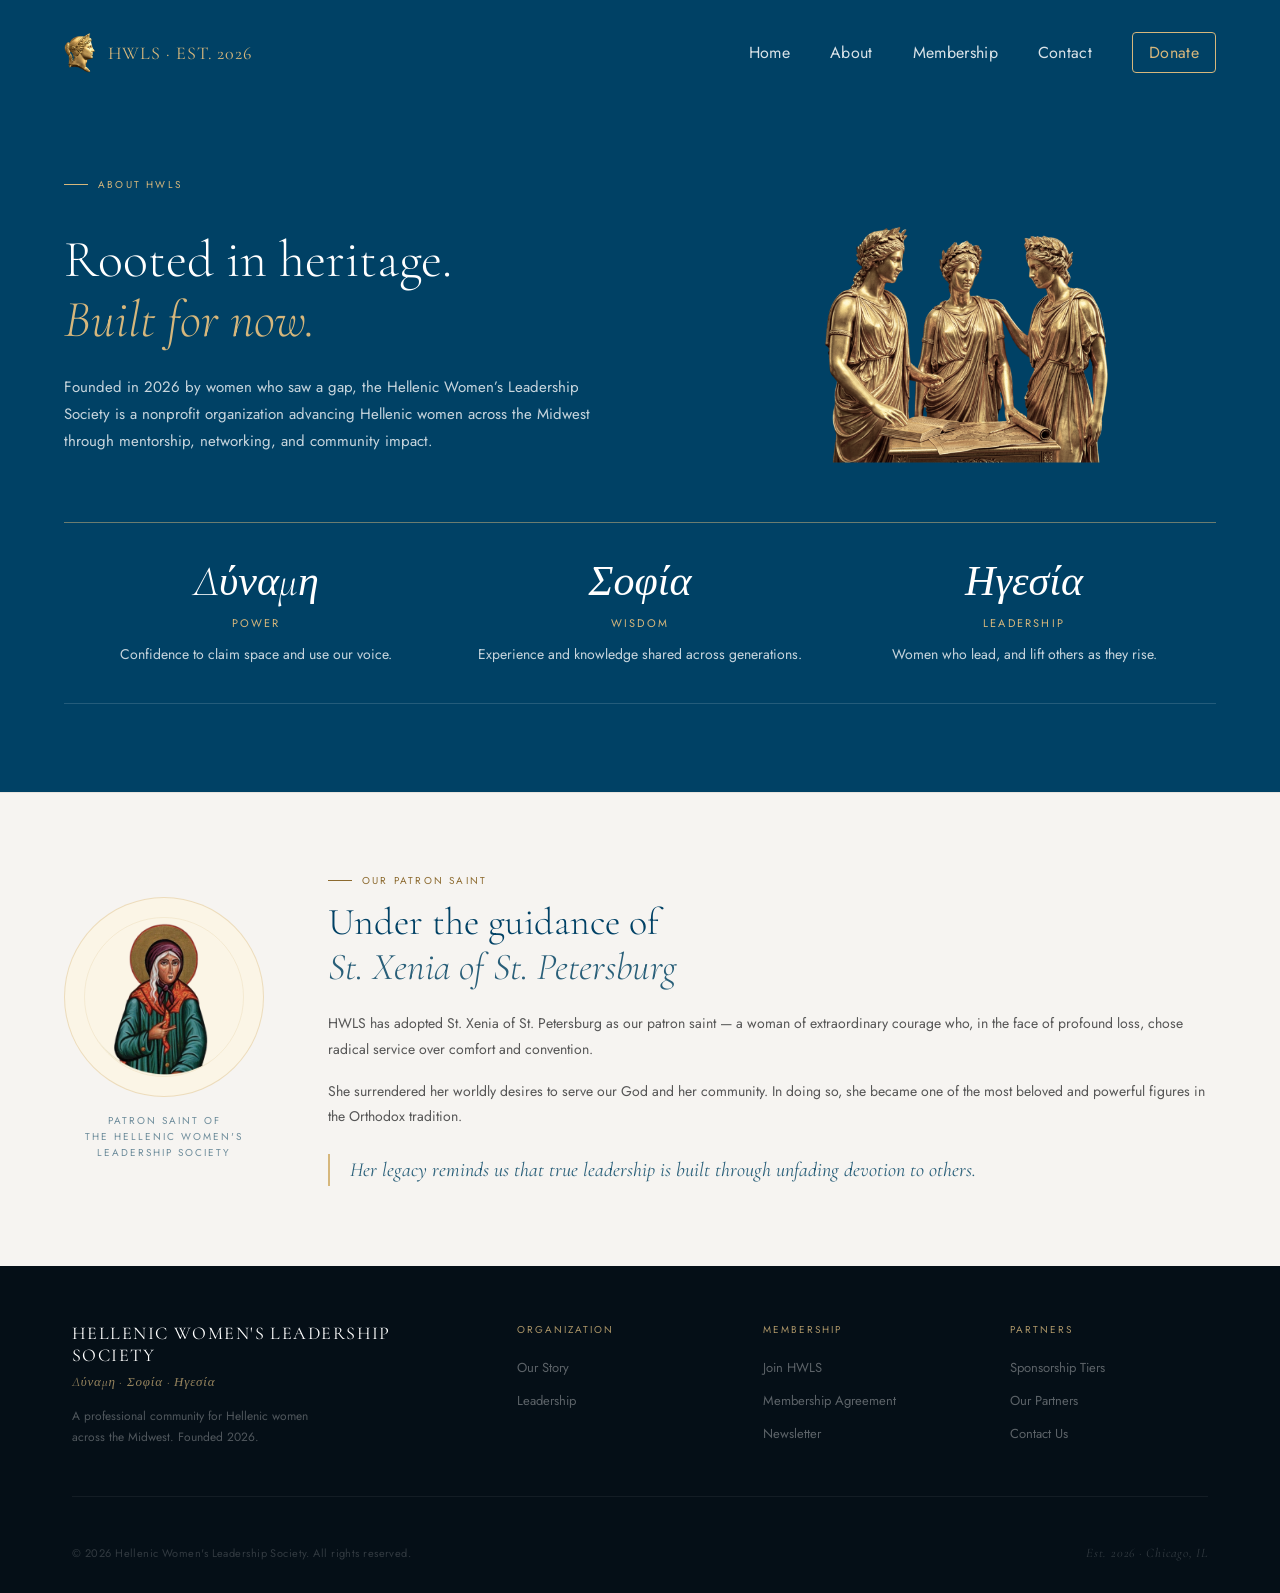
==== commit 33f34492: "Remove figcaption from about-intro-figure Removed figcaption from about.html." ====
--- a/about.html
+++ b/about.html
@@ -69,7 +69,6 @@
 
       <figure class="about-intro-figure">
         <img src="assets/3women.png" alt="Gilded statues of three women in Greek dress gathered around a table with an open book and a map" class="about-intro-img">
-        <figcaption class="about-intro-caption">Community is <em>strategy.</em></figcaption>
       </figure>
     </div>
 
--- a/style.css
+++ b/style.css
@@ -1925,7 +1925,38 @@
 }
 
 .about-intro-top {
+  display: grid;
+  grid-template-columns: 1.15fr 1fr;
+  gap: 80px;
+  align-items: center;
+}
+
+/* statue group fills the right side */
+.about-intro-figure {
+  margin: 0;
+  text-align: center;
+}
+
+.about-intro-img {
   display: block;
+  width: 100%;
+  max-width: 440px;
+  height: auto;
+  margin: 0 auto;
+}
+
+.about-intro-caption {
+  font-family: 'Cormorant Garamond', serif;
+  font-size: 28px;
+  font-weight: 300;
+  font-style: italic;
+  line-height: 1.2;
+  color: #fff;
+  margin-top: 16px;
+}
+
+.about-intro-caption em {
+  color: var(--gold);
 }
 
 .about-intro-title {
@@ -1987,12 +2018,19 @@
 
 @media (max-width: 1100px) {
   .about-intro-title { font-size: 44px; }
+  .about-intro-top { gap: 48px; }
+}
+
+@media (max-width: 900px) {
+  .about-intro-top { grid-template-columns: 1fr; gap: 32px; }
 }
 
 @media (max-width: 768px) {
   .about-intro { padding: 40px 24px 56px; }
   .about-intro-title { font-size: 28px; line-height: 1.25; margin-bottom: 16px; }
   .about-intro-text { font-size: 14px; }
+  .about-intro-img { max-width: 320px; }
+  .about-intro-caption { font-size: 22px; }
 
   .pillars {
     grid-template-columns: 1fr;
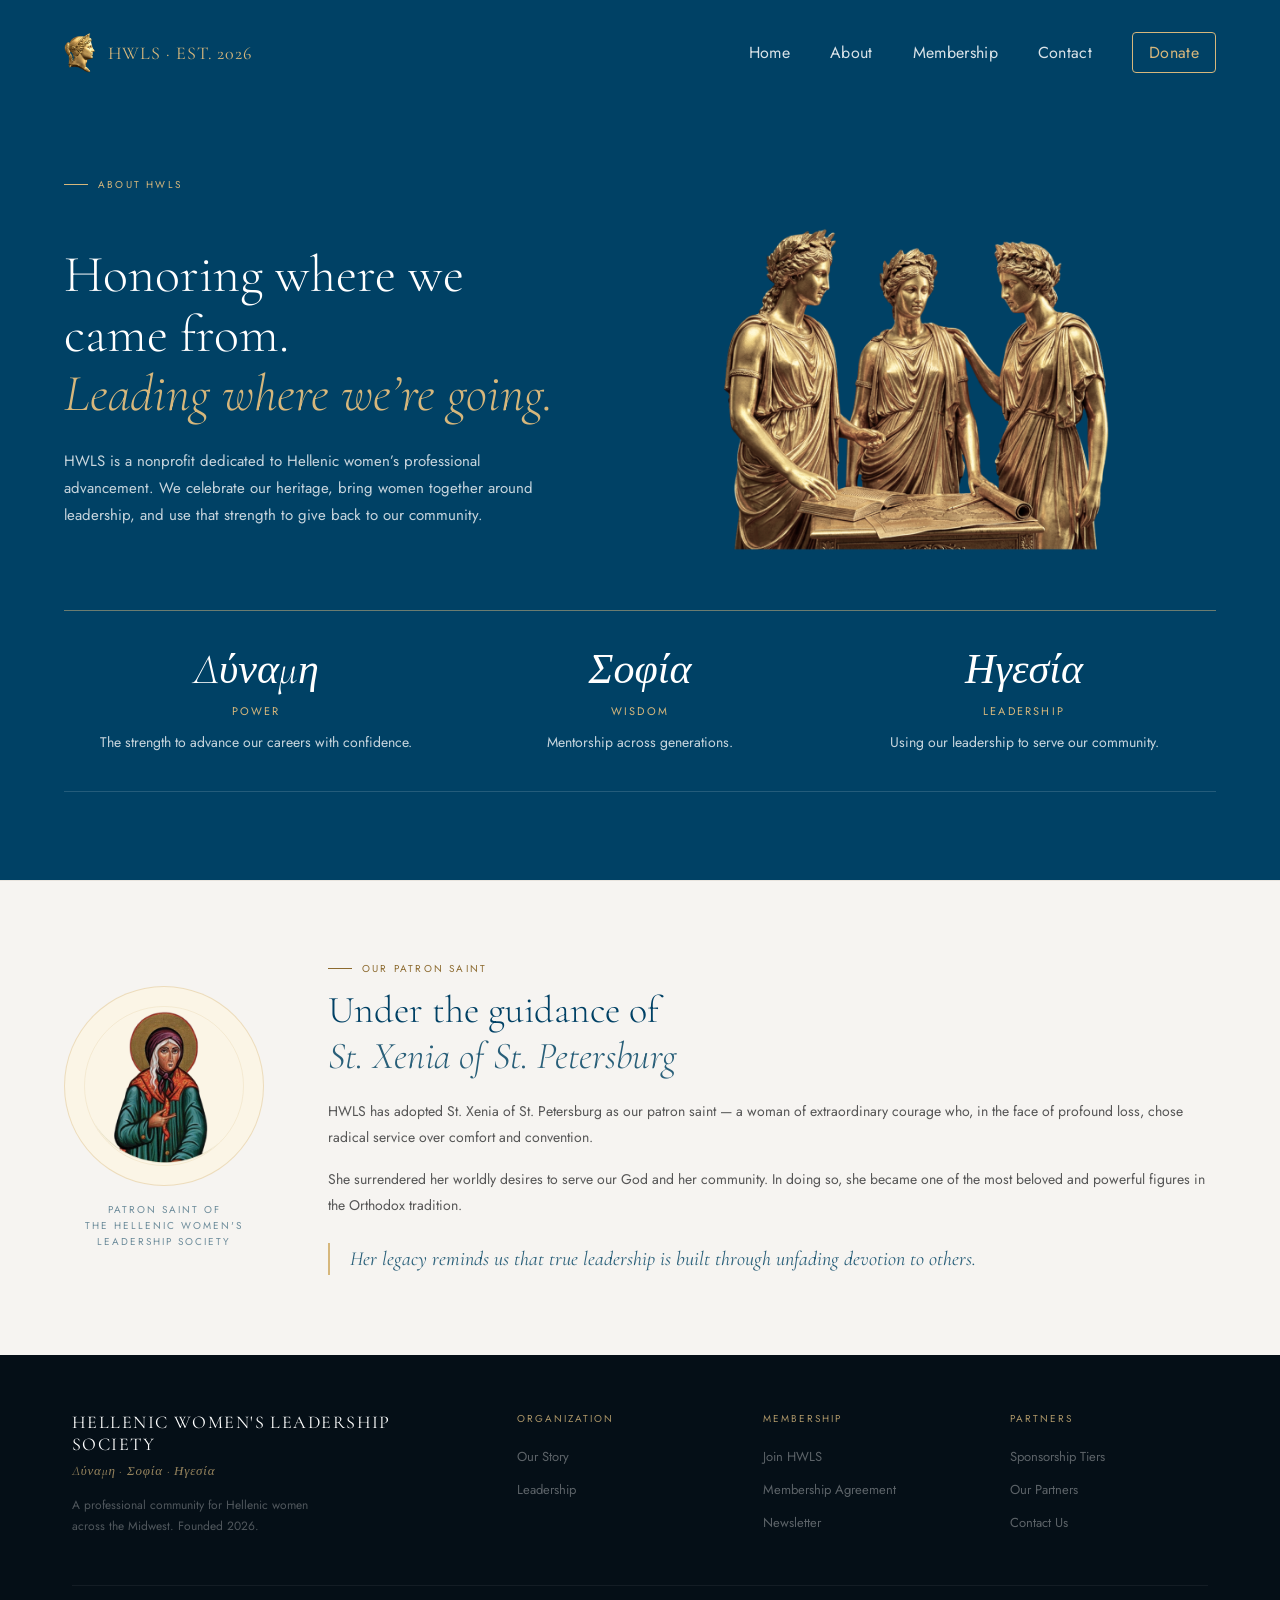
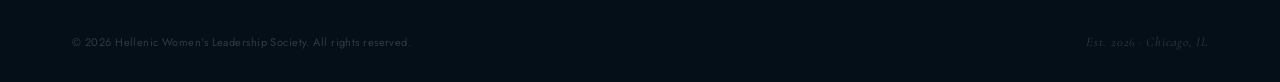
==== commit b4b16c69: "Revise about section content for clarity and impact Updated the about section to better reflect the " ====
--- a/about.html
+++ b/about.html
@@ -59,11 +59,11 @@
     <div class="about-intro-top">
       <div class="about-intro-main">
         <h1 class="about-intro-title">
-          Rooted in heritage.<br>
-          <em>Built for now.</em>
+          Honoring where we came from.<br>
+          <em>Leading where we’re going.</em>
         </h1>
         <p class="about-intro-text">
-          Founded in 2026 by women who saw a gap, the Hellenic Women’s Leadership Society is a nonprofit organization advancing Hellenic women across the Midwest through mentorship, networking, and community impact.
+          HWLS is a nonprofit dedicated to Hellenic women’s professional advancement. We celebrate our heritage, bring women together around leadership, and use that strength to give back to our community.
         </p>
       </div>
 
@@ -76,17 +76,17 @@
       <div class="pillar">
         <div class="pillar-gr">Δύναμη</div>
         <div class="pillar-en">Power</div>
-        <p class="pillar-desc">Confidence to claim space and use our voice.</p>
+        <p class="pillar-desc">The strength to advance our careers with confidence.</p>
       </div>
       <div class="pillar">
         <div class="pillar-gr">Σοφία</div>
         <div class="pillar-en">Wisdom</div>
-        <p class="pillar-desc">Experience and knowledge shared across generations.</p>
+        <p class="pillar-desc">Mentorship across generations.</p>
       </div>
       <div class="pillar">
         <div class="pillar-gr">Ηγεσία</div>
         <div class="pillar-en">Leadership</div>
-        <p class="pillar-desc">Women who lead, and lift others as they rise.</p>
+        <p class="pillar-desc">Using our leadership to serve our community.</p>
       </div>
     </div>
   </section>
--- a/style.css
+++ b/style.css
@@ -1924,10 +1924,19 @@
   background: var(--gold);
 }
 
+/* keep label, headline block and pillars in one centered column so nothing hugs the left edge */
+.about-intro > .section-label,
+.about-intro-top,
+.pillars {
+  max-width: 1200px;
+  margin-left: auto;
+  margin-right: auto;
+}
+
 .about-intro-top {
   display: grid;
-  grid-template-columns: 1.15fr 1fr;
-  gap: 80px;
+  grid-template-columns: 0.9fr 1.1fr;
+  gap: 64px;
   align-items: center;
 }
 
@@ -1940,23 +1949,9 @@
 .about-intro-img {
   display: block;
   width: 100%;
-  max-width: 440px;
+  max-width: 620px;
   height: auto;
   margin: 0 auto;
-}
-
-.about-intro-caption {
-  font-family: 'Cormorant Garamond', serif;
-  font-size: 28px;
-  font-weight: 300;
-  font-style: italic;
-  line-height: 1.2;
-  color: #fff;
-  margin-top: 16px;
-}
-
-.about-intro-caption em {
-  color: var(--gold);
 }
 
 .about-intro-title {
@@ -2029,8 +2024,7 @@
   .about-intro { padding: 40px 24px 56px; }
   .about-intro-title { font-size: 28px; line-height: 1.25; margin-bottom: 16px; }
   .about-intro-text { font-size: 14px; }
-  .about-intro-img { max-width: 320px; }
-  .about-intro-caption { font-size: 22px; }
+  .about-intro-img { max-width: 380px; }
 
   .pillars {
     grid-template-columns: 1fr;
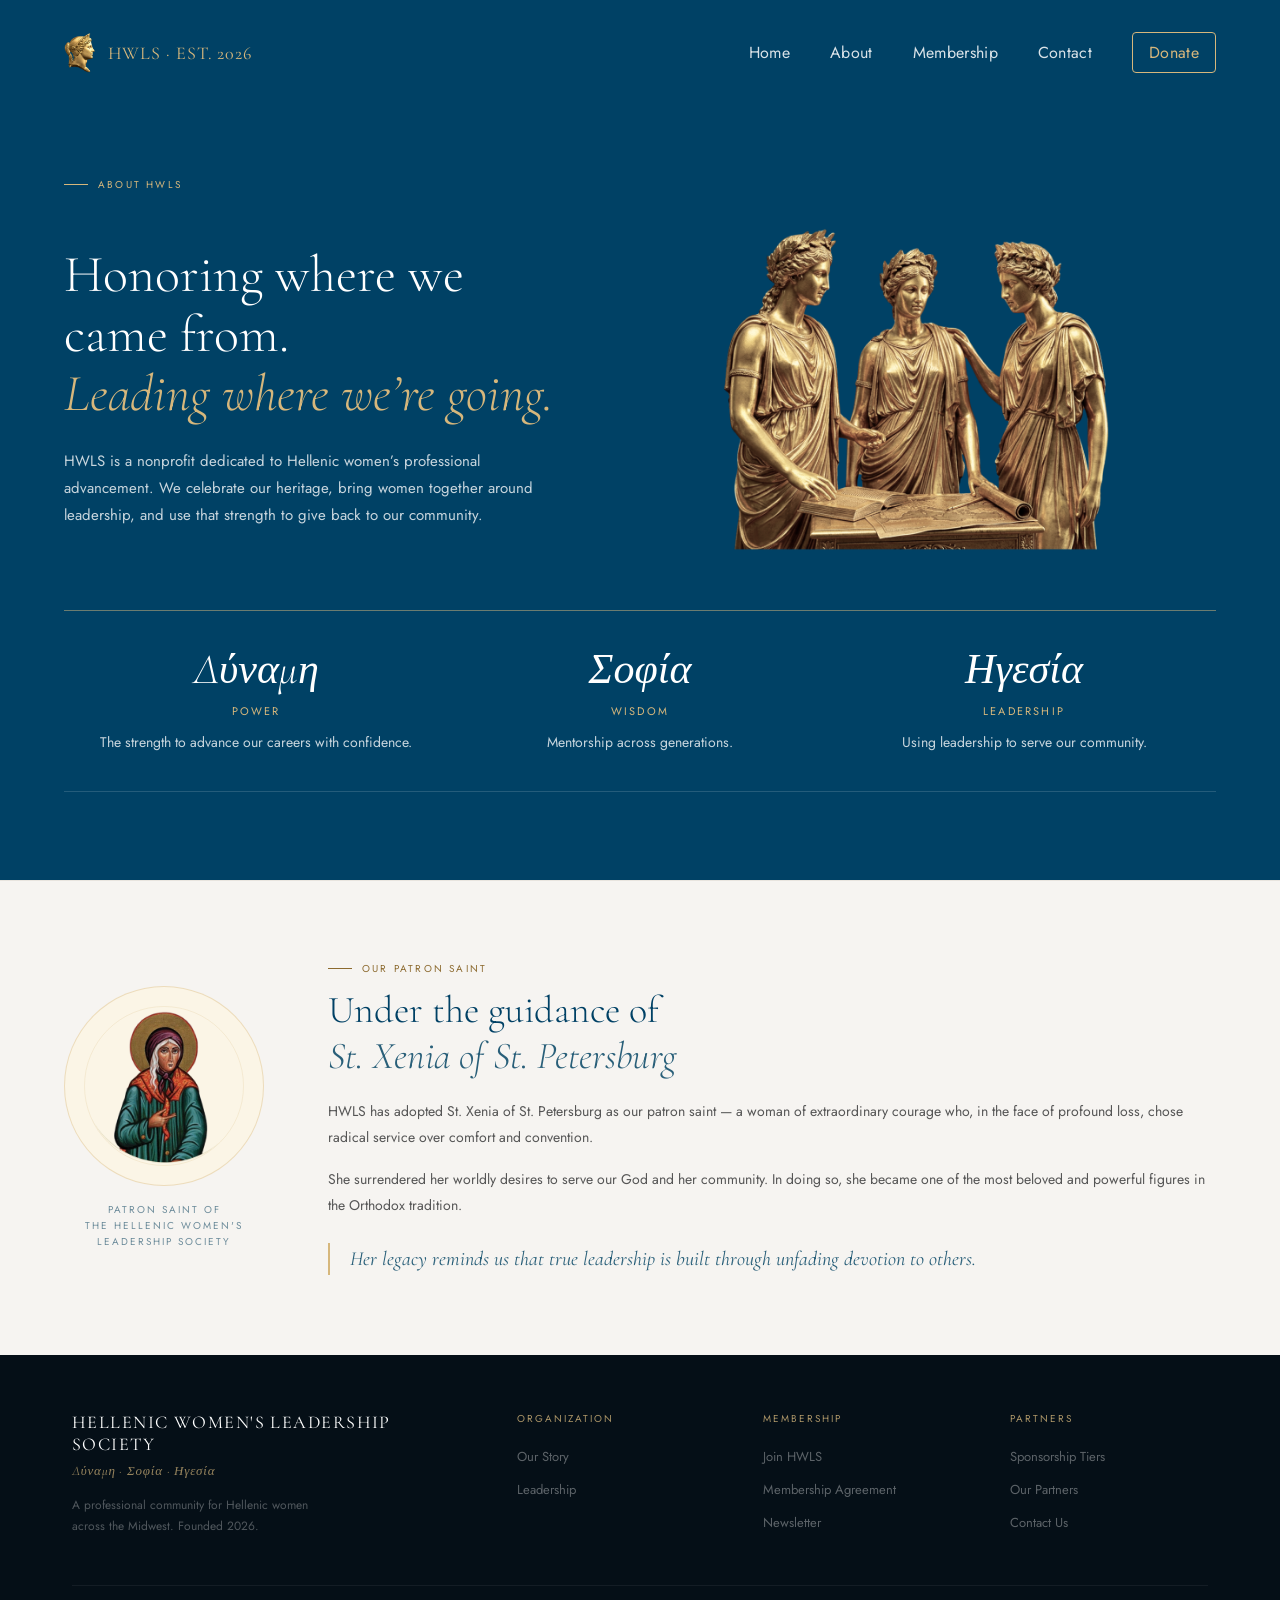
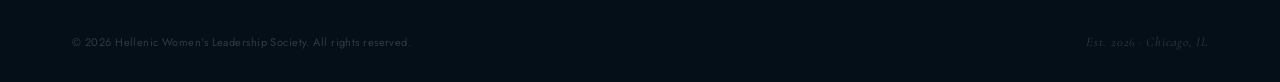
==== commit 8919d895: "Remove 'our' from leadership description" ====
--- a/about.html
+++ b/about.html
@@ -86,7 +86,7 @@
       <div class="pillar">
         <div class="pillar-gr">Ηγεσία</div>
         <div class="pillar-en">Leadership</div>
-        <p class="pillar-desc">Using our leadership to serve our community.</p>
+        <p class="pillar-desc">Using leadership to serve our community.</p>
       </div>
     </div>
   </section>
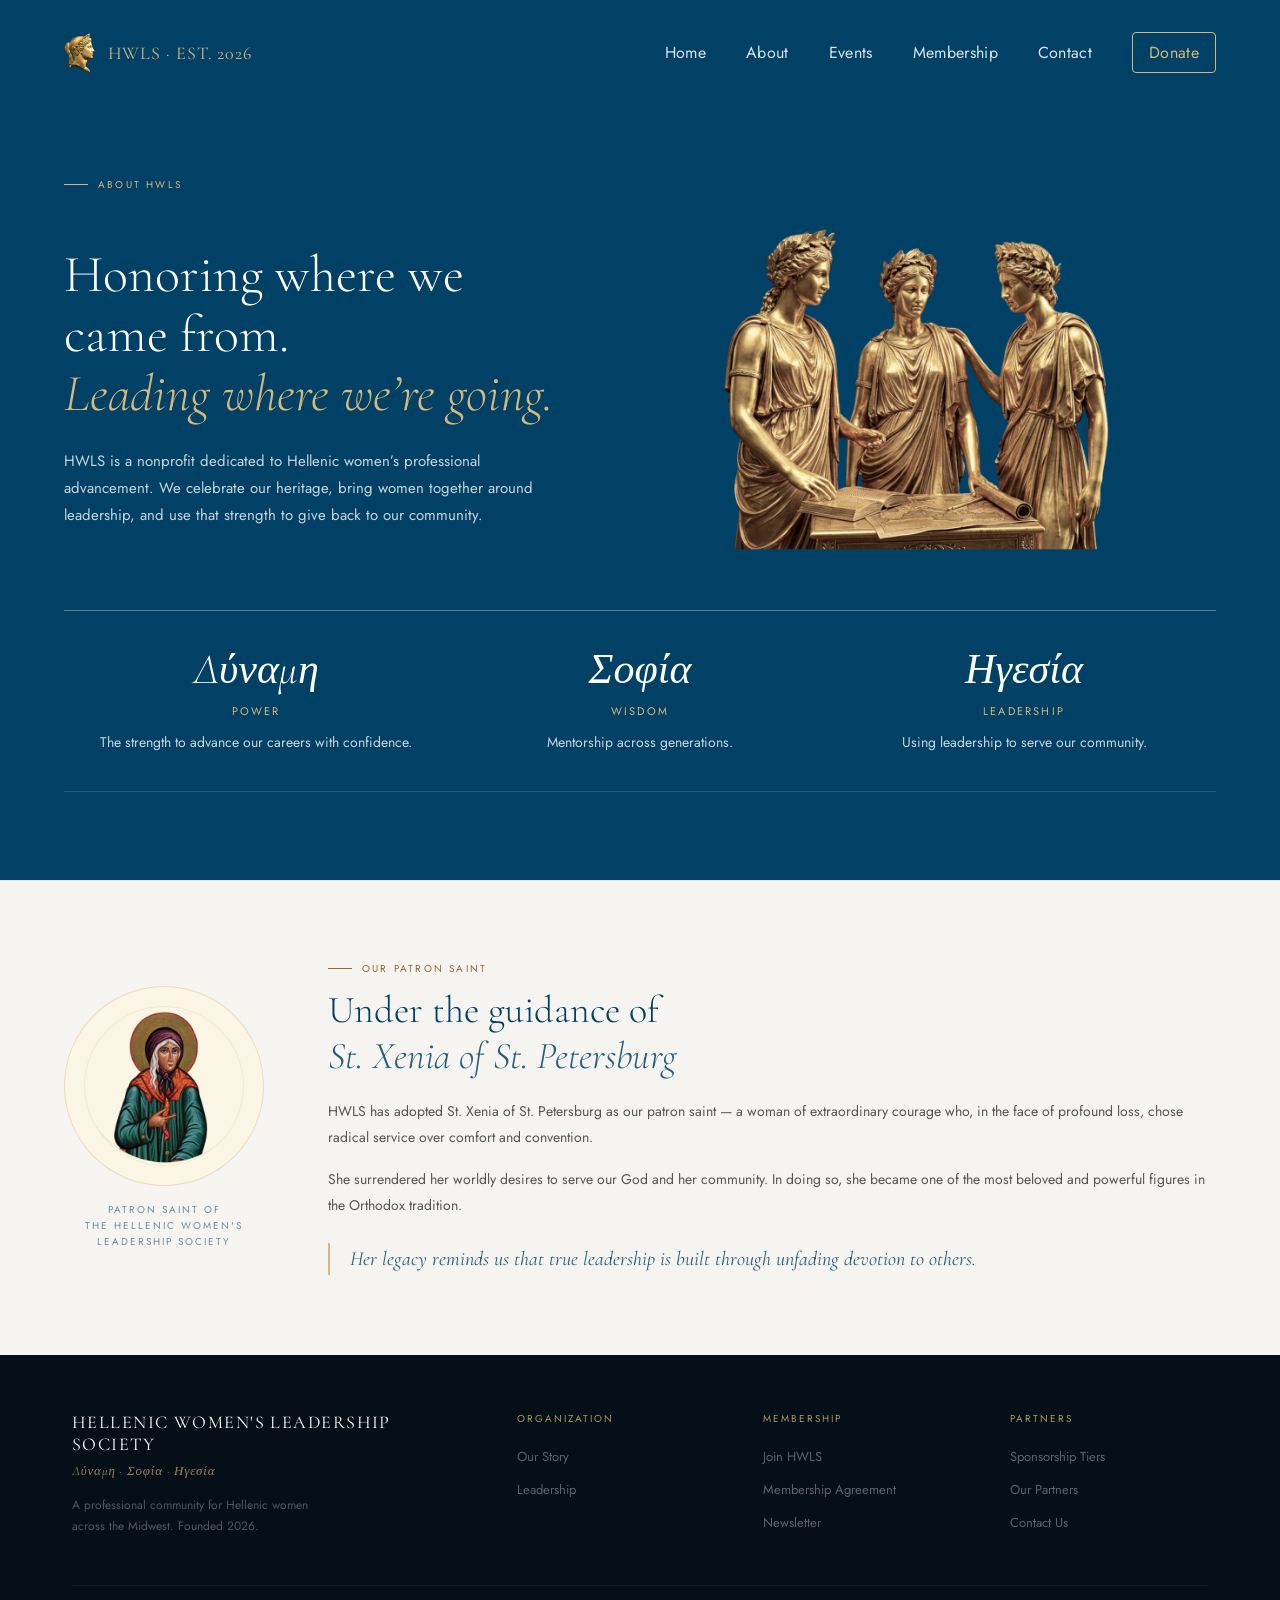
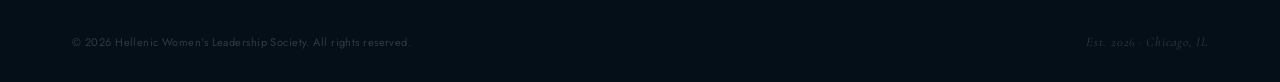
==== commit 10ab4e2f: "Add link to Events page in about.html" ====
--- a/about.html
+++ b/about.html
@@ -30,6 +30,7 @@
           <a href="sponsors.html">Our Sponsors</a>
         </div>
       </div>
+      <a href="events.html">Events</a>
       <a href="membership.html">Membership</a>
       <a href="contact.html">Contact</a>
       <a href="donate.html" class="donate-link">Donate</a>
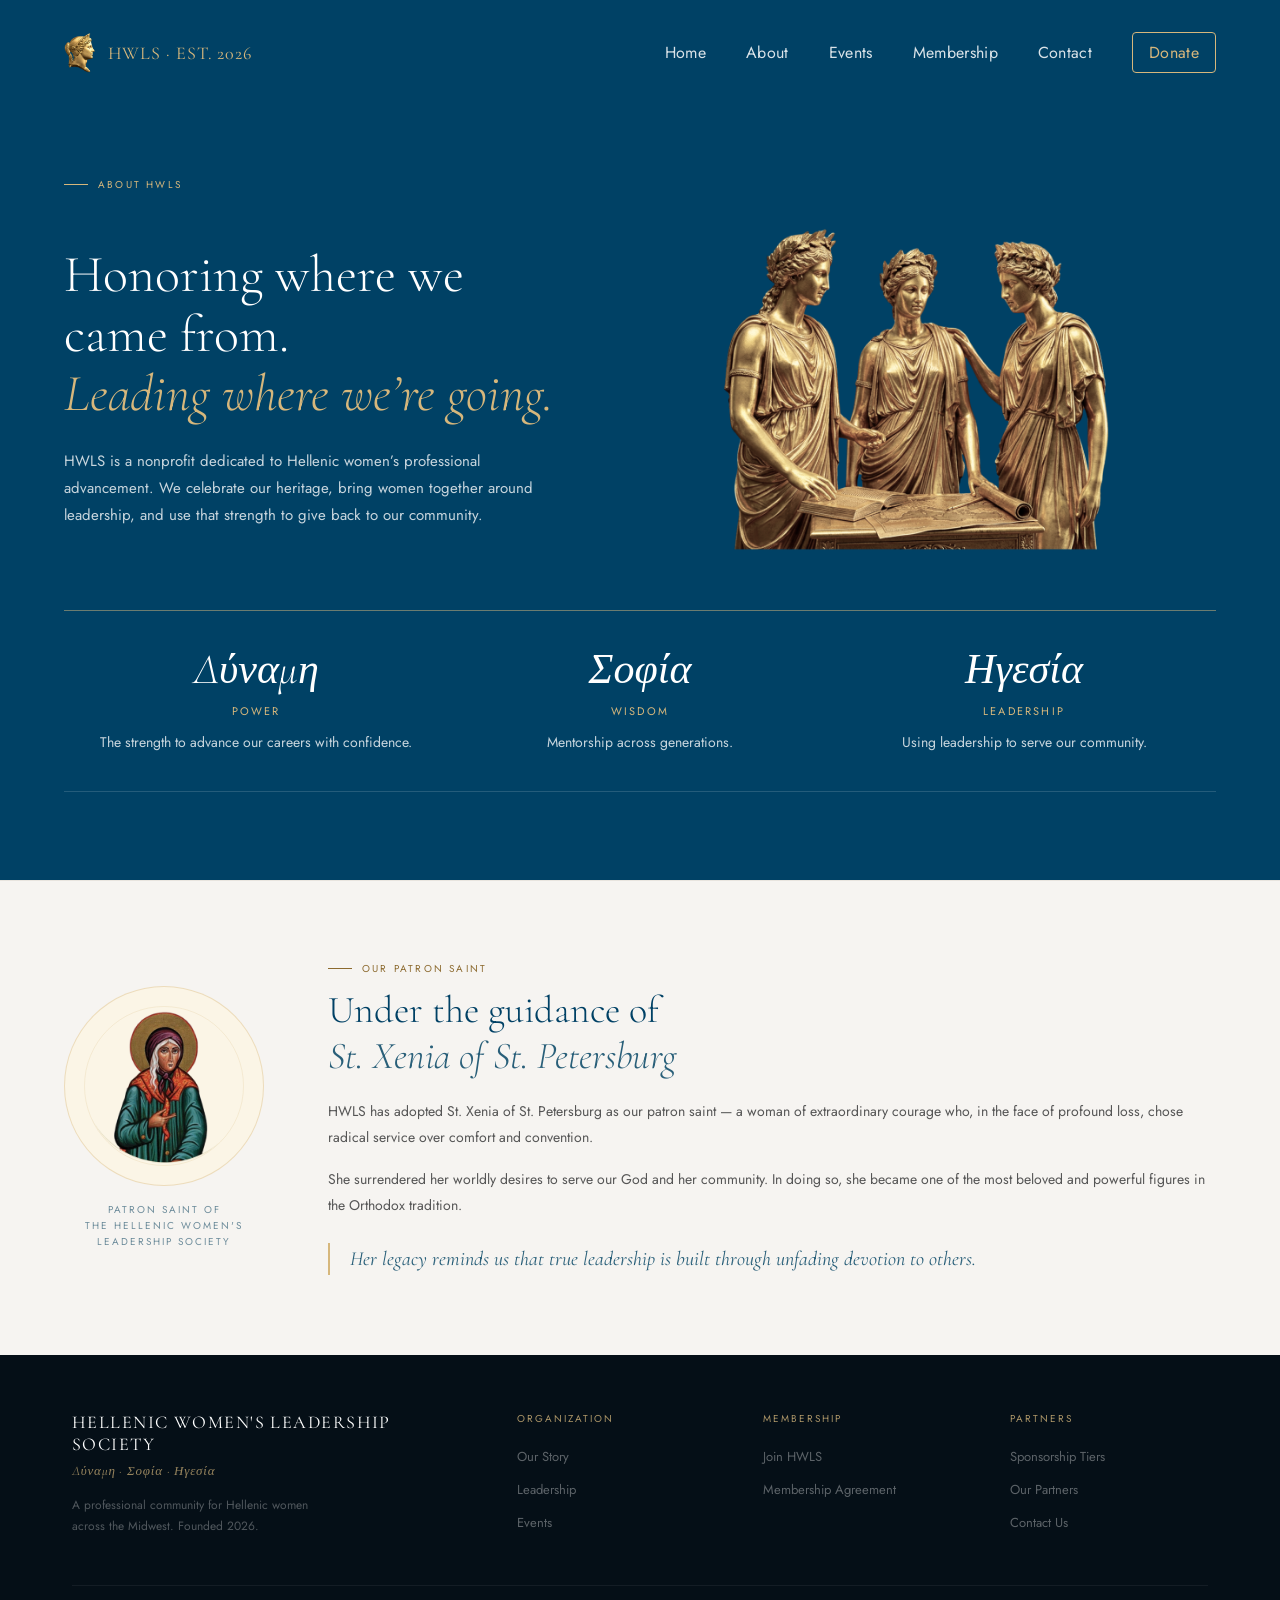
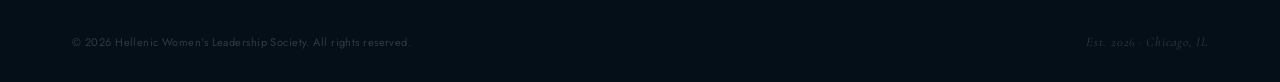
==== commit 713aff24: "Remove Newsletter link from about.html Removed the Newsletter link from the Membership section." ====
--- a/about.html
+++ b/about.html
@@ -46,6 +46,7 @@
       <a href="board.html">Executive Board</a>
       <a href="partnerwithus.html">Partner With Us</a>
       <a href="sponsors.html">Our Sponsors</a>
+      <a href="events.html">Events</a>
       <a href="membership.html">Membership</a>
       <a href="contact.html">Contact</a>
       <a href="donate.html">Donate</a>
@@ -164,6 +165,7 @@
         <ul>
           <li><a href="about.html">Our Story</a></li>
           <li><a href="board.html">Leadership</a></li>
+          <li><a href="events.html">Events</a></li>
         </ul>
       </div>
       <div class="footer-col">
@@ -171,7 +173,6 @@
         <ul>
           <li><a href="membership.html">Join HWLS</a></li>
           <li><a href="https://drive.google.com/file/d/1THDH10t5FaaHmnCAkk89l867xReld6sR/view?usp=sharing" target="_blank">Membership Agreement</a></li>
-          <li><a href="#">Newsletter</a></li>
         </ul>
       </div>
       <div class="footer-col">
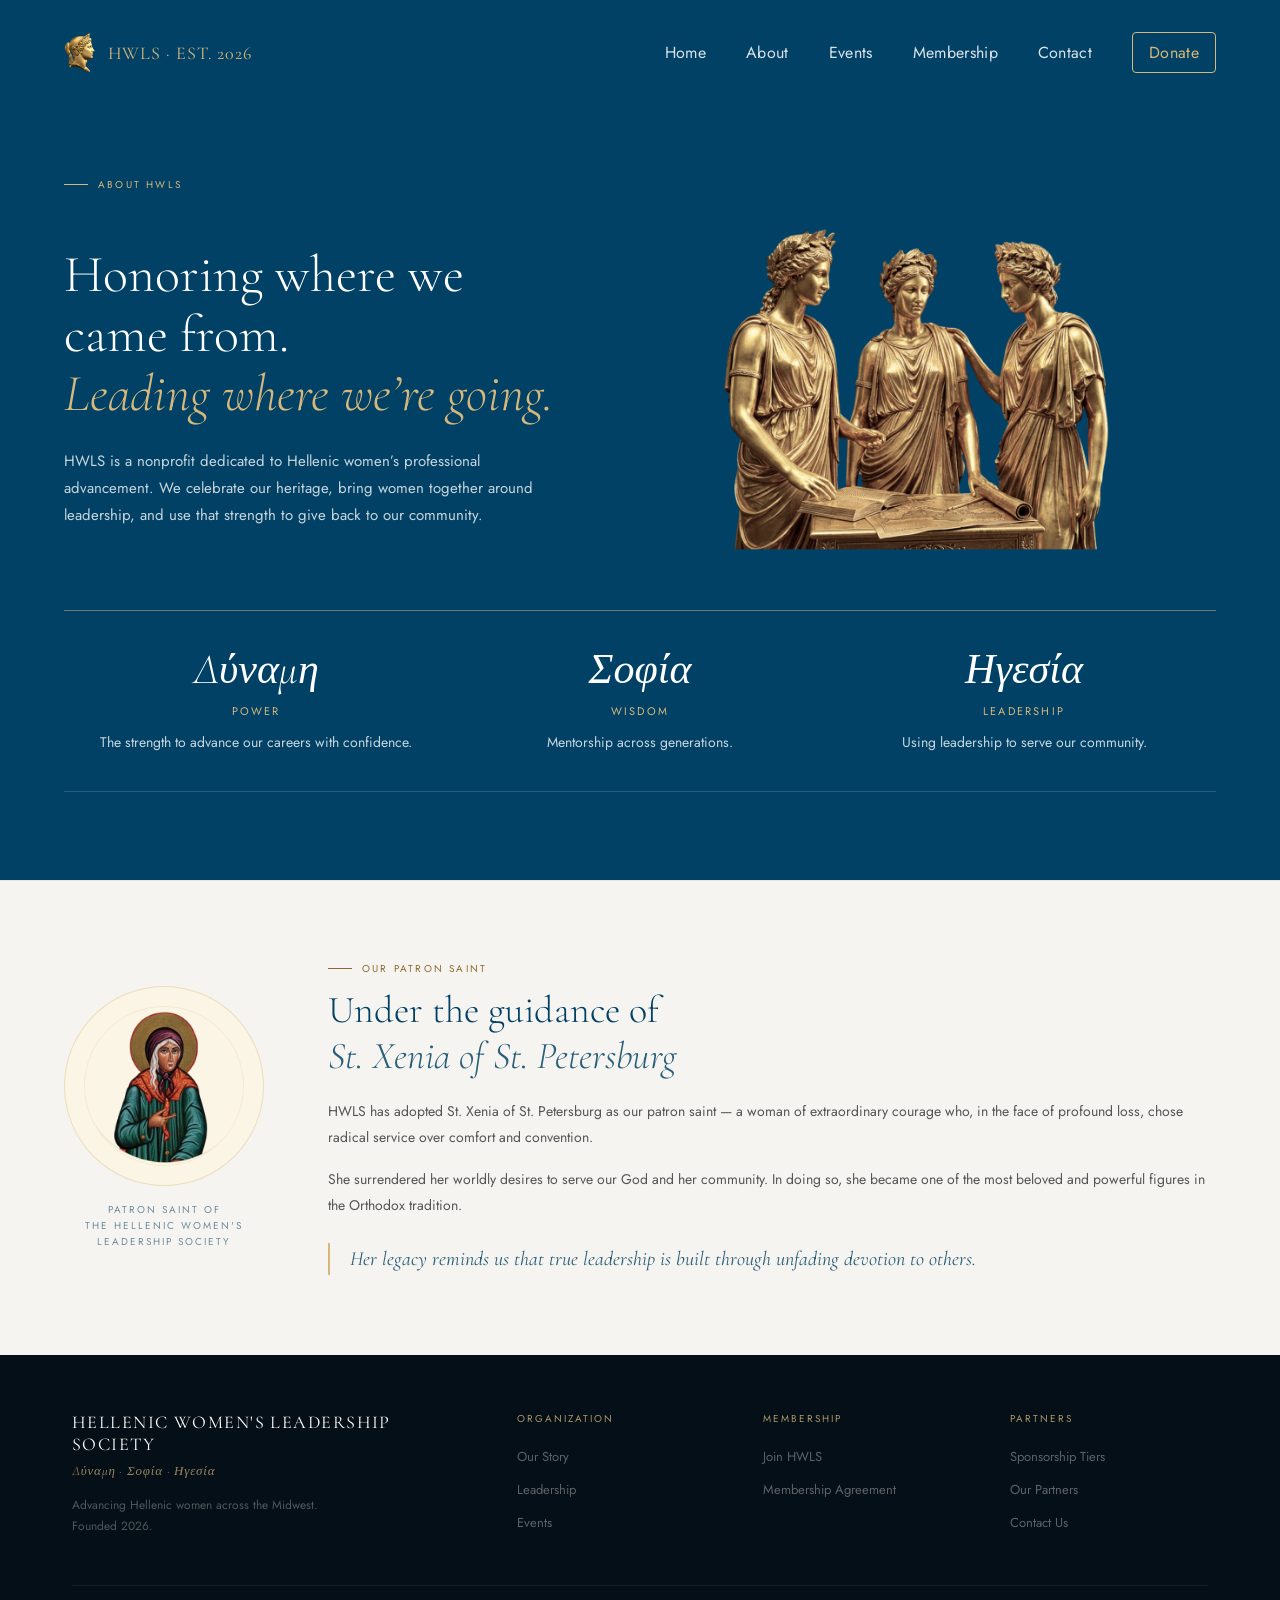
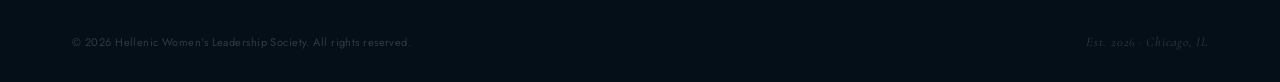
==== commit 99881f39: "Update footer description for clarity" ====
--- a/about.html
+++ b/about.html
@@ -158,7 +158,7 @@
       <div class="footer-brand">
         <div class="footer-name">Hellenic Women's Leadership Society</div>
         <div class="footer-tagline">Δύναμη · Σοφία · Ηγεσία</div>
-        <p class="footer-desc">A professional community for Hellenic women across the Midwest. Founded 2026.</p>
+        <p class="footer-desc">Advancing Hellenic women across the Midwest. Founded 2026.</p>
       </div>
       <div class="footer-col">
         <h4>Organization</h4>
